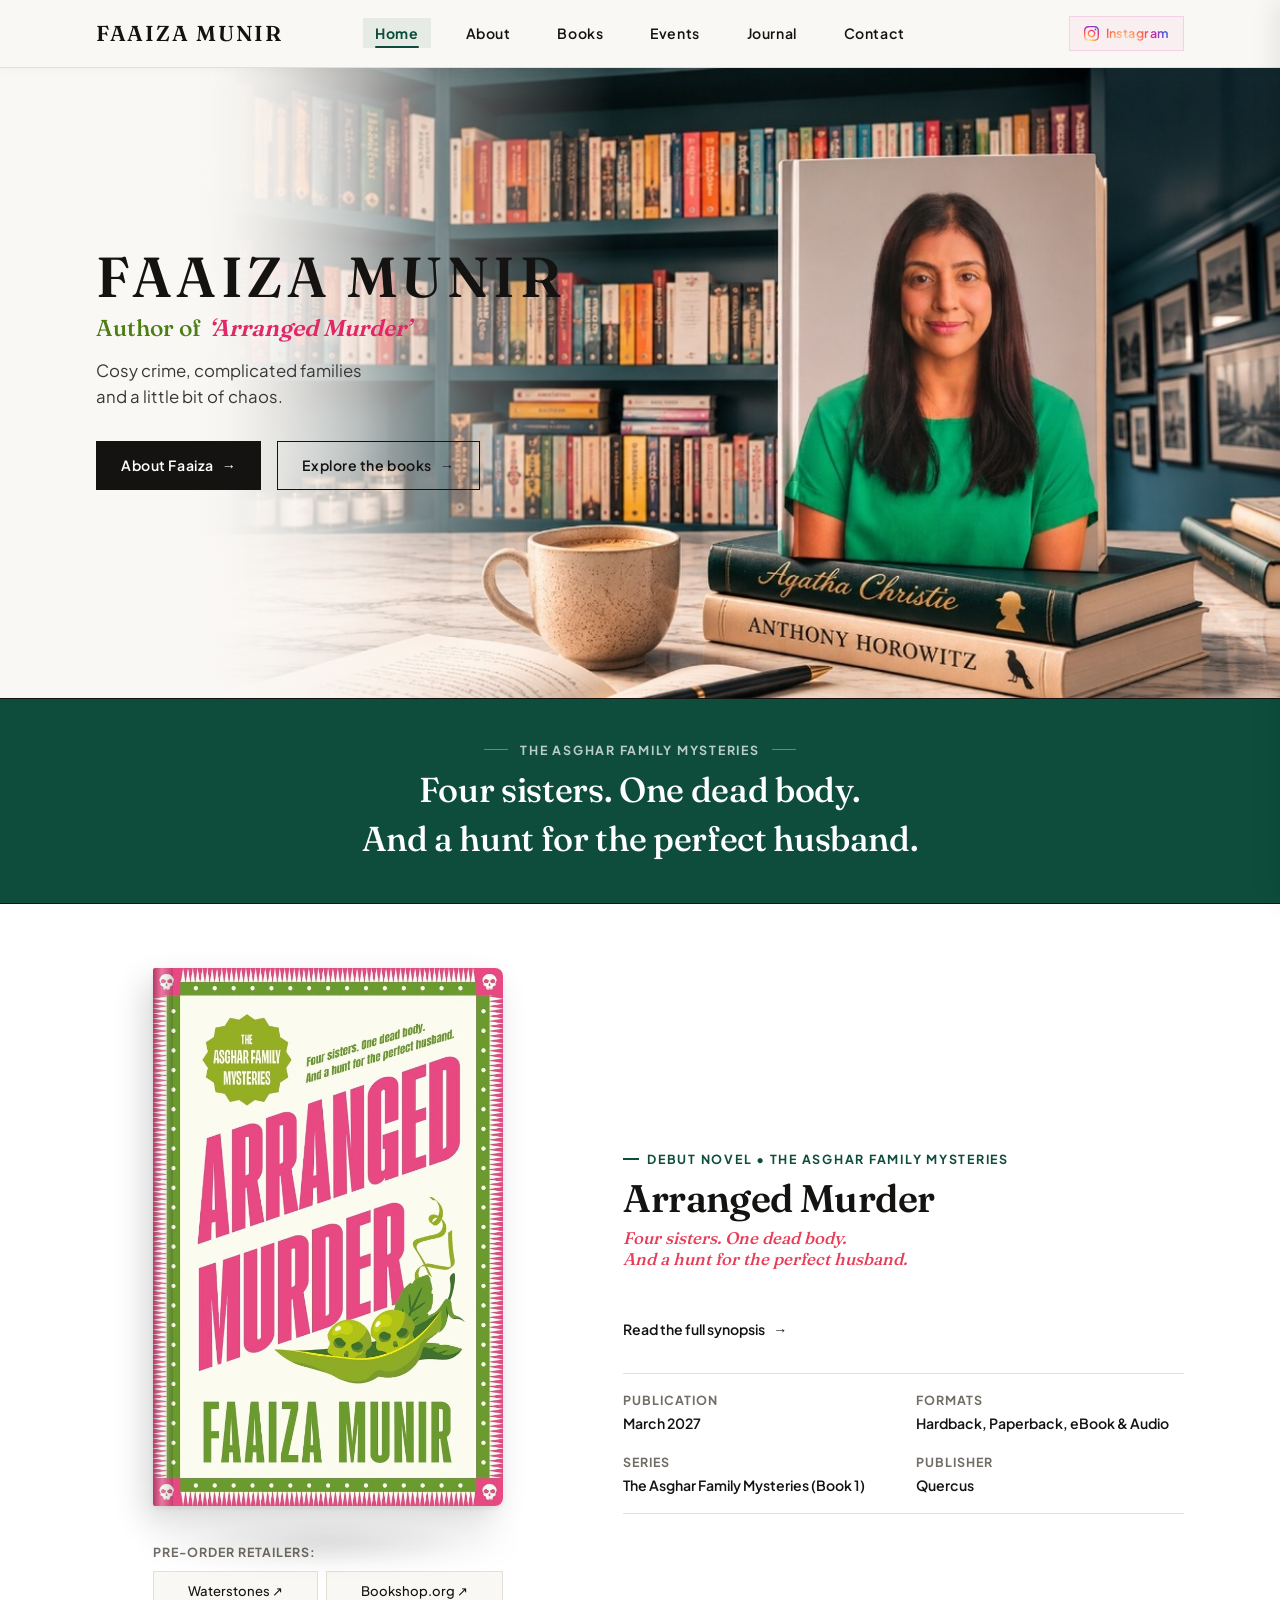
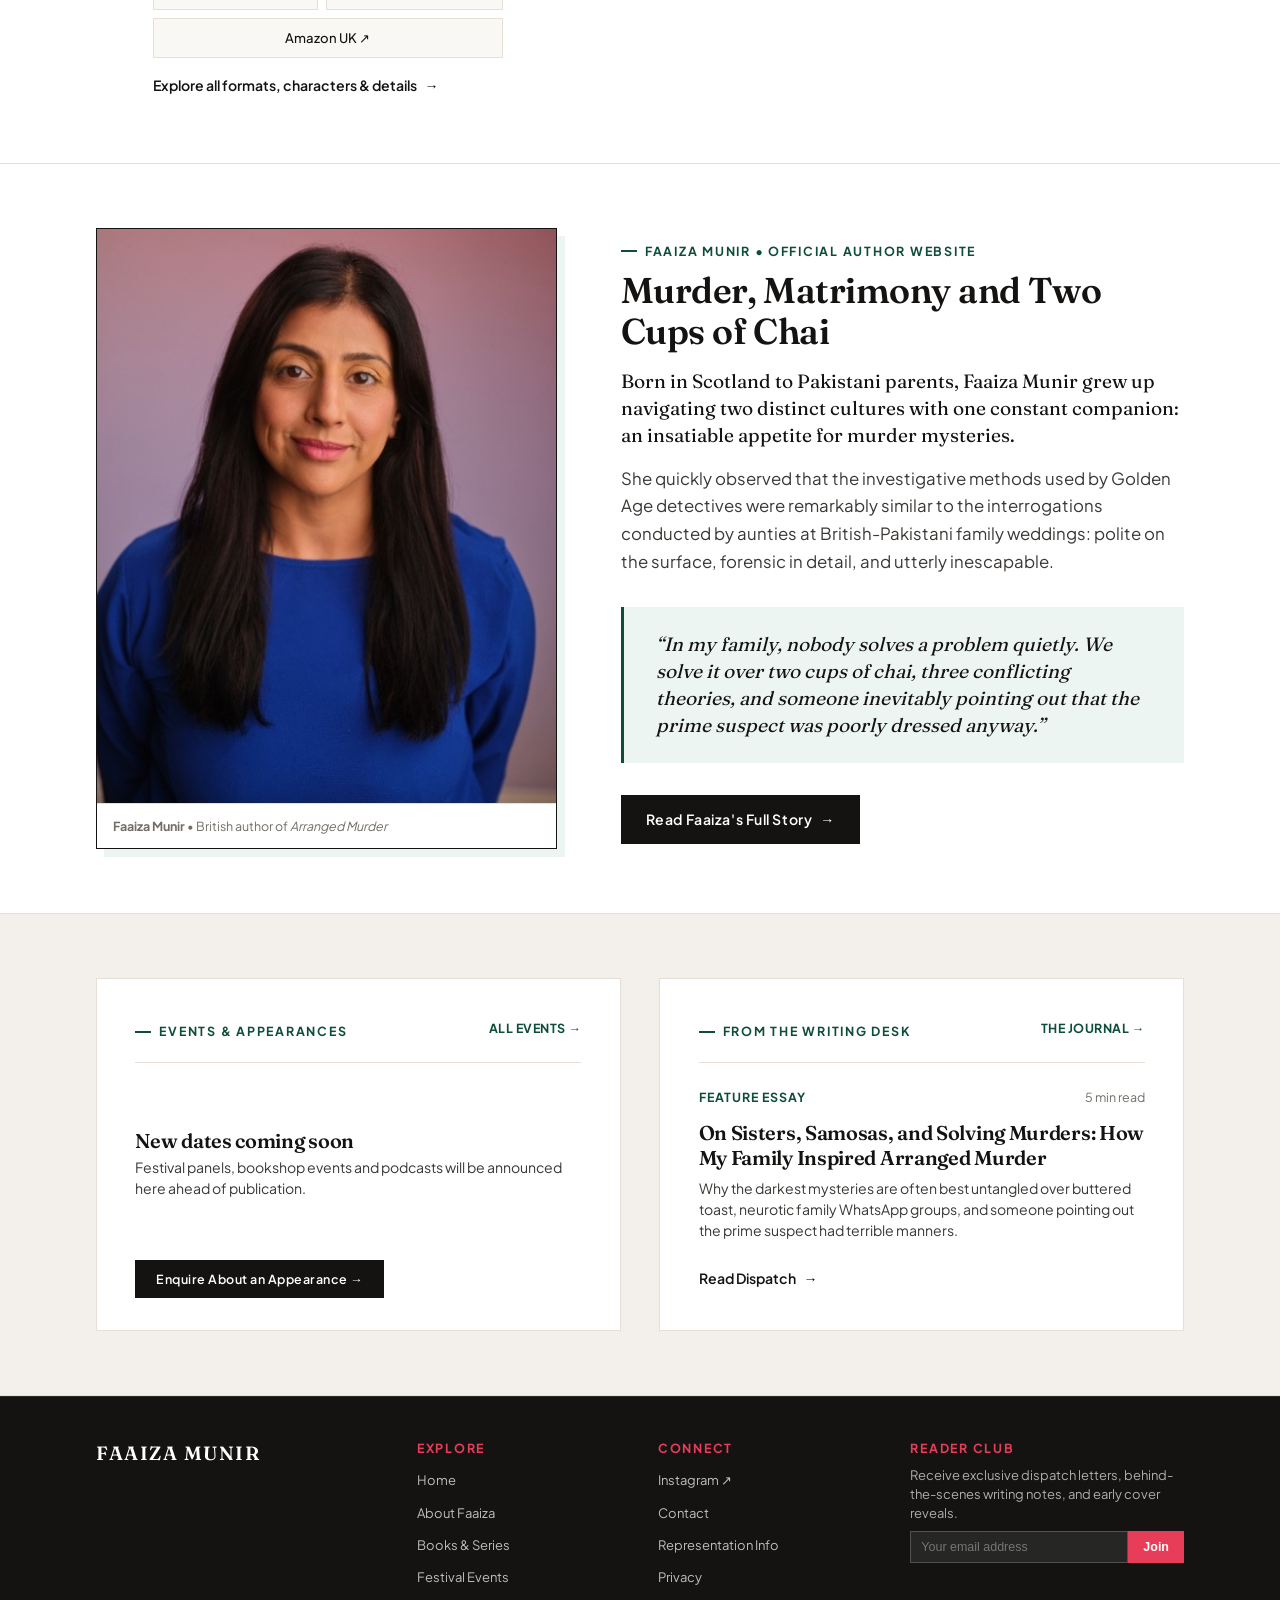
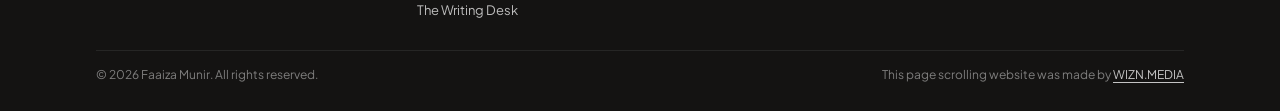
==== index.html @ c37874fb "Self-host fonts so no visitor data goes to Google - Fraunces + Plus Jakarta Sans (latin, latin-ext) " ====
<!DOCTYPE html>
<html lang="en-GB">

<head>
  <meta charset="UTF-8">
  <meta name="viewport" content="width=device-width, initial-scale=1.0">
  <meta http-equiv="X-UA-Compatible" content="IE=edge">

  <!-- SEO Primary Meta Tags -->
  <title>Faaiza Munir | Official Author Website</title>
  <meta name="description"
    content="Official website of Faaiza Munir, British author of character-led cosy crime and mystery fiction with humour. Home of Arranged Murder.">
  <meta name="author" content="Faaiza Munir">
  <meta name="theme-color" content="#FAF8F3">

  <link rel="canonical" href="https://faaizamunir.com/">

  <!-- Social sharing -->
  <meta property="og:type" content="website">
  <meta property="og:site_name" content="Faaiza Munir">
  <meta property="og:locale" content="en_GB">
  <meta property="og:url" content="https://faaizamunir.com/">
  <meta property="og:title" content="Faaiza Munir | Official Author Website">
  <meta property="og:description" content="Official website of Faaiza Munir, British author of character-led cosy crime and mystery fiction with humour. Home of Arranged Murder.">
  <meta property="og:image" content="https://faaizamunir.com/assets/share-card.jpg">
  <meta property="og:image:width" content="1200">
  <meta property="og:image:height" content="630">
  <meta property="og:image:alt" content="Faaiza Munir, author of Arranged Murder">
  <meta name="twitter:card" content="summary_large_image">

  <!-- Icons -->
  <link rel="icon" href="/favicon.svg" type="image/svg+xml">
  <link rel="icon" href="/favicon-32.png" type="image/png" sizes="32x32">
  <link rel="apple-touch-icon" href="/apple-touch-icon.png">

  <!-- Structured data -->
  <script type="application/ld+json">
{
  "@context": "https://schema.org",
  "@graph": [
    {
      "@type": "WebSite",
      "@id": "https://faaizamunir.com/#website",
      "url": "https://faaizamunir.com/",
      "name": "Faaiza Munir",
      "inLanguage": "en-GB",
      "publisher": {
        "@id": "https://faaizamunir.com/#faaiza"
      }
    },
    {
      "@type": "Person",
      "@id": "https://faaizamunir.com/#faaiza",
      "name": "Faaiza Munir",
      "url": "https://faaizamunir.com/",
      "image": "https://faaizamunir.com/assets/faaiza-blue-studio.jpg",
      "jobTitle": "Author",
      "sameAs": [
        "https://www.instagram.com/faaiza_munir"
      ]
    }
  ]
}
  </script>

  <link rel="stylesheet" href="css/fonts.css">

  <!-- Stylesheets -->
  <link rel="stylesheet" href="css/tokens.css">
  <link rel="stylesheet" href="css/base.css">
  <link rel="stylesheet" href="css/navigation.css?v=27">
  <link rel="stylesheet" href="css/home.css?v=35">
  <link rel="stylesheet" href="css/editorial-pages.css?v=37">
</head>

<body>

  <!-- Accessible Skip Link -->
  <a href="#mainContent" class="skip-link">Skip to main content</a>

  <!-- =========================================================
       1. HEADER & NAVIGATION
       ========================================================= -->
  <header class="site-header" id="siteHeader">
    <div class="container header-inner">

      <!-- Wordmark -->
      <a href="index.html" class="site-brand" aria-label="Faaiza Munir - Home">
        <span class="brand-name">Faaiza Munir</span>
      </a>

      <!-- Main Navigation (Centered) -->
      <nav class="nav-desktop" aria-label="Main Navigation">
        <ul class="nav-links">
          <li><a href="index.html" class="nav-link is-active">Home</a></li>
          <li><a href="about.html" class="nav-link">About</a></li>
          <li><a href="books.html" class="nav-link">Books</a></li>
          <li><a href="events.html" class="nav-link">Events</a></li>
          <li><a href="journal.html" class="nav-link">Journal</a></li>
          <li><a href="contact.html" class="nav-link">Contact</a></li>
        </ul>
      </nav>

      <!-- Minimal Instagram Link (Right Column) -->
      <div class="header-social">
        <!-- Instagram gradient definition for SVG icon -->
        <svg width="0" height="0" style="position:absolute" aria-hidden="true">
          <defs>
            <radialGradient id="ig-grad" cx="30%" cy="107%" r="150%">
              <stop offset="0%" stop-color="#fdf497"/>
              <stop offset="5%" stop-color="#fdf497"/>
              <stop offset="45%" stop-color="#fd5949"/>
              <stop offset="60%" stop-color="#d6249f"/>
              <stop offset="90%" stop-color="#285AEB"/>
            </radialGradient>
          </defs>
        </svg>
        <a href="https://www.instagram.com/faaiza_munir" target="_blank" rel="noopener noreferrer"
          class="social-link-editorial" aria-label="Follow Faaiza on Instagram">
          <svg viewBox="0 0 24 24" aria-hidden="true">
            <path fill="url(#ig-grad)"
              d="M12 2.163c3.204 0 3.584.012 4.85.07 3.252.148 4.771 1.691 4.919 4.919.058 1.265.069 1.645.069 4.849 0 3.205-.012 3.584-.069 4.849-.149 3.225-1.664 4.771-4.919 4.919-1.266.058-1.644.07-4.85.07-3.204 0-3.584-.012-4.849-.07-3.26-.149-4.771-1.699-4.919-4.92-.058-1.265-.07-1.644-.07-4.849 0-3.204.013-3.583.07-4.849.149-3.227 1.664-4.771 4.919-4.919 1.266-.057 1.645-.069 4.849-.069zm0-2.163c-3.259 0-3.667.014-4.947.072-4.358.2-6.78 2.618-6.98 6.98-.059 1.281-.073 1.689-.073 4.948 0 3.259.014 3.668.072 4.948.2 4.358 2.618 6.78 6.98 6.98 1.281.058 1.689.072 4.948.072 3.259 0 3.668-.014 4.948-.072 4.354-.2 6.782-2.618 6.979-6.98.059-1.28.073-1.689.073-4.948 0-3.259-.014-3.667-.072-4.947-.196-4.354-2.617-6.78-6.979-6.98-1.281-.059-1.69-.073-4.949-.073zm0 5.838c-3.403 0-6.162 2.759-6.162 6.162s2.759 6.163 6.162 6.163 6.162-2.759 6.162-6.163c0-3.403-2.759-6.162-6.162-6.162zm0 10.162c-2.209 0-4-1.79-4-4 0-2.209 1.791-4 4-4s4 1.791 4 4c0 2.21-1.791 4-4 4zm6.406-11.845c-.796 0-1.441.645-1.441 1.44s.645 1.44 1.441 1.44c.795 0 1.439-.645 1.439-1.44s-.644-1.44-1.439-1.44z" />
          </svg>
          <span>Instagram</span>
        </a>
      </div>

      <!-- Mobile Menu Toggle -->
      <button class="mobile-toggle" id="mobileToggle" aria-label="Toggle navigation menu" aria-expanded="false"
        aria-controls="mobileDrawer">
        <div class="hamburger-box">
          <span class="hamburger-line"></span>
          <span class="hamburger-line"></span>
          <span class="hamburger-line"></span>
        </div>
      </button>

    </div>
  </header>

  <!-- Mobile Drawer -->
  <div class="mobile-drawer-backdrop" id="mobileBackdrop" aria-hidden="true"></div>
  <aside class="mobile-drawer" id="mobileDrawer" aria-label="Mobile Navigation" aria-hidden="true">
    <nav>
      <ul class="mobile-nav-links">
        <li><a href="index.html" class="mobile-nav-link is-active">Home <span>→</span></a></li>
        <li><a href="about.html" class="mobile-nav-link">About <span>→</span></a></li>
        <li><a href="books.html" class="mobile-nav-link">Books <span>→</span></a></li>
        <li><a href="events.html" class="mobile-nav-link">Events <span>→</span></a></li>
        <li><a href="journal.html" class="mobile-nav-link">Journal <span>→</span></a></li>
        <li><a href="contact.html" class="mobile-nav-link">Contact <span>→</span></a></li>
      </ul>
    </nav>
    <div class="mobile-drawer-footer">
      <a href="https://www.instagram.com/faaiza_munir" target="_blank" rel="noopener noreferrer"
        class="social-link-editorial">
        <span>Follow on Instagram</span> ↗
      </a>
    </div>
  </aside>

  <!-- =========================================================
       MAIN CONTENT
       ========================================================= -->
  <main id="mainContent">

    <!-- -------------------------------------------------------
         2. HERO SECTION (Opening Spread - Author First)
         ------------------------------------------------------- -->
    <section class="hero-editorial" id="hero">
      <!-- Full-bleed background media spanning all the way right, top, and down to the green banner -->
      <div class="hero-backdrop-spread" aria-hidden="true">
        <img src="assets/faaiza-hero-study.jpg?v=5" alt="Author portrait of Faaiza Munir in her study with book stack and library shelves"
          class="hero-backdrop-img" width="1920" height="650" loading="eager">
      </div>

      <div class="container hero-content-container">
        <div class="hero-editorial-grid">

          <!-- Typography Block -->
          <div class="hero-editorial-text">
            <h1 class="hero-author-name">FAAIZA MUNIR</h1>
            <p class="hero-subtitle"><span class="hero-subtitle-prefix">Author of</span> <em
                class="hero-subtitle-book">‘Arranged Murder’</em></p>
            <p class="hero-tagline">Cosy crime, complicated families<br>and a little bit of chaos.</p>

            <div class="hero-actions-group">
              <a href="about.html" class="btn-editorial-solid">
                <span>About Faaiza</span>
                <span aria-hidden="true">→</span>
              </a>
              <a href="books.html" class="btn-editorial-outline">
                <span>Explore the books</span>
                <span aria-hidden="true">→</span>
              </a>
            </div>
          </div>

          <!-- Spatial column to balance the grid layout -->
          <div class="hero-editorial-spacer" aria-hidden="true"></div>

        </div>
      </div>
    </section>

    <!-- -------------------------------------------------------
         2. BYLINE BANNER (Bold Editorial Graphic Moment)
         ------------------------------------------------------- -->
    <section class="byline-banner" aria-label="Debut novel plotline highlight">
      <div class="container byline-banner-container">
        <span class="byline-banner-eyebrow">The Asghar Family Mysteries</span>
        <blockquote class="byline-banner-quote">
          <span class="byline-quote-line">Four sisters. One dead body.</span>
          <span class="byline-quote-line">And a hunt for the perfect husband.</span>
        </blockquote>
      </div>
    </section>

    <!-- -------------------------------------------------------
         3. FEATURED BOOK SECTION (Arranged Murder)
         ------------------------------------------------------- -->
    <section class="book-feature-section" id="books">
      <div class="container">

        <div class="book-feature-grid">

          <!-- Book Cover Presentation (3D Cursor-Tracking Stage) -->
          <div class="book-cover-column">
            <div class="book-stage-wrap" id="bookStage">
              <div class="book-cover-plate" id="bookCoverPlate">
                <img src="assets/arranged-murder-cover.jpg" alt="Arranged Murder novel cover by Faaiza Munir" width="666"
                  height="1024" loading="lazy">
                <div class="book-glare" id="bookGlare" aria-hidden="true"></div>
              </div>
              <div class="book-ambient-shadow" id="bookShadow" aria-hidden="true"></div>
            </div>

            <!-- Pre-Order Retailers Under Book -->
            <div class="book-retailers-card">
              <span class="retailer-row-label">Pre-Order Retailers:</span>
              <div class="retailer-links-row">
                <a href="https://www.waterstones.com/books/search/term/Arranged+Murder+Faaiza+Munir" target="_blank" rel="noopener noreferrer" class="btn-retailer-rect">Waterstones ↗</a>
                <a href="https://uk.bookshop.org/search?keywords=Arranged+Murder+Faaiza+Munir" target="_blank" rel="noopener noreferrer" class="btn-retailer-rect">Bookshop.org ↗</a>
                <a href="https://www.amazon.co.uk/s?k=Arranged+Murder+Faaiza+Munir" target="_blank" rel="noopener noreferrer" class="btn-retailer-rect">Amazon UK ↗</a>
                <!-- Foyles hidden until live: <a href="https://www.foyles.co.uk/search?q=Arranged+Murder+Faaiza+Munir" target="_blank" rel="noopener noreferrer" class="btn-retailer-rect">Foyles ↗</a> -->
              </div>

              <div class="book-explore-wrap">
                <a href="books.html" class="link-editorial-arrow">
                  <span>Explore all formats, characters & details</span>
                  <span aria-hidden="true">→</span>
                </a>
              </div>
            </div>
          </div>

          <!-- Book Synopsis & Editorial Details -->
          <div class="book-info-column">

            <span class="book-kicker">Debut Novel • The Asghar Family Mysteries</span>
            <h2 class="book-feature-title">Arranged Murder</h2>
            <p class="book-feature-tagline">
              <span>Four sisters. One dead body.</span><br>
              <span>And a hunt for the perfect husband.</span>
            </p>
            <a href="books.html" class="link-editorial-arrow book-synopsis-link">
              <span>Read the full synopsis</span>
              <span aria-hidden="true">→</span>
            </a>


            <!-- Metadata Strip -->
            <div class="book-metadata-strip">
              <div class="metadata-entry">
                <span class="metadata-label">Publication</span>
                <span class="metadata-val">March 2027</span>
              </div>
              <div class="metadata-entry">
                <span class="metadata-label">Formats</span>
                <span class="metadata-val">Hardback, Paperback, eBook & Audio</span>
              </div>
              <div class="metadata-entry">
                <span class="metadata-label">Series</span>
                <span class="metadata-val">The Asghar Family Mysteries (Book 1)</span>
              </div>
              <div class="metadata-entry">
                <span class="metadata-label">Publisher</span>
                <span class="metadata-val">Quercus</span>
              </div>
            </div>

          </div>

        </div>

      </div>
    </section>

    <!-- -------------------------------------------------------
         4. ABOUT THE AUTHOR PREVIEW
         ------------------------------------------------------- -->
    <section class="section-editorial section-editorial--white" id="about-preview">
      <div class="container">
        <div class="about-preview-grid">

          <div class="about-portrait-card">
            <img src="assets/faaiza-blue-studio.jpg" alt="Author portrait of Faaiza Munir" width="472" height="590"
              loading="lazy">
            <div class="about-portrait-caption">
              <strong>Faaiza Munir</strong> • British author of <em>Arranged Murder</em>
            </div>
          </div>

          <div class="about-preview-content">
            <span class="page-kicker">FAAIZA MUNIR • OFFICIAL AUTHOR WEBSITE</span>
            <h2 class="section-title-editorial"><a href="about.html" style="color: inherit; text-decoration: none;">Murder, Matrimony and Two Cups of Chai</a></h2>
            <p class="about-preview-body"
              style="font-family: var(--font-serif); font-size: 1.2rem; color: var(--text-primary); line-height: 1.4;">
              Born in Scotland to Pakistani parents, Faaiza Munir grew up navigating two distinct cultures with one
              constant companion: an insatiable appetite for murder mysteries.
            </p>
            <p class="about-preview-body">
              She quickly observed that the investigative methods used by Golden Age detectives were remarkably similar
              to the interrogations conducted by aunties at British-Pakistani family weddings: polite on the surface,
              forensic in detail, and utterly inescapable.
            </p>
            <div class="editorial-pullquote">
              <p>“In my family, nobody solves a problem quietly. We solve it over two cups of chai, three conflicting
                theories, and someone inevitably pointing out that the prime suspect was poorly dressed anyway.”</p>
            </div>
            <div>
              <a href="about.html" class="btn-editorial-solid">
                <span>Read Faaiza's Full Story</span>
                <span aria-hidden="true">→</span>
              </a>
            </div>
          </div>

        </div>
      </div>
    </section>

    <!-- -------------------------------------------------------
         5. EVENTS & WRITING DESK PREVIEW
         ------------------------------------------------------- -->
    <section class="section-editorial section-editorial--subtle" id="preview-grid-section">
      <div class="container">
        <div class="preview-duo-grid">

          <!-- Upcoming Event Card -->
          <div class="preview-duo-card">
            <div class="preview-card-header">
              <span class="page-kicker">Events & Appearances</span>
              <a href="events.html" class="preview-card-link">All Events →</a>
            </div>
            <div class="event-preview-item">
              <div class="event-details">
                <h3 class="event-title" style="font-size: 1.25rem;">New dates coming soon</h3>
                <p class="event-desc">Festival panels, bookshop events and podcasts will be announced here ahead of publication.</p>
              </div>
            </div>
            <div style="margin-top: var(--space-lg);">
              <a href="events.html" class="btn-event-action">Enquire About an Appearance →</a>
            </div>
          </div>

          <!-- Latest Journal Dispatch -->
          <div class="preview-duo-card">
            <div class="preview-card-header">
              <span class="page-kicker">From the Writing Desk</span>
              <a href="journal.html" class="preview-card-link">The Journal →</a>
            </div>
            <div class="journal-preview-item">
              <div class="journal-tag-row">
                <span class="journal-category-tag">Feature Essay</span>
                <span class="journal-read-time">5 min read</span>
              </div>
              <h3 class="journal-card-title" style="font-size: 1.25rem; margin-top: 6px;">
                On Sisters, Samosas, and Solving Murders: How My Family Inspired Arranged Murder
              </h3>
              <p class="journal-card-excerpt">
                Why the darkest mysteries are often best untangled over buttered toast, neurotic family WhatsApp groups,
                and someone pointing out the prime suspect had terrible manners.
              </p>
            </div>
            <div style="margin-top: var(--space-lg);">
              <a href="journal.html" class="link-editorial-arrow">
                <span>Read Dispatch</span>
                <span aria-hidden="true">→</span>
              </a>
            </div>
          </div>

        </div>
      </div>
    </section>

  </main>

  <!-- Global Full Editorial Footer -->
  <footer class="site-footer-full">
    <div class="container">
      <div class="footer-top-grid">

        <div>
          <h2 class="footer-brand-title">FAAIZA MUNIR</h2>
        </div>

        <div>
          <h3 class="footer-heading">Explore</h3>
          <ul class="footer-nav-list">
            <li><a href="index.html">Home</a></li>
            <li><a href="about.html">About Faaiza</a></li>
            <li><a href="books.html">Books & Series</a></li>
            <li><a href="events.html">Festival Events</a></li>
            <li><a href="journal.html">The Writing Desk</a></li>
          </ul>
        </div>

        <div>
          <h3 class="footer-heading">Connect</h3>
          <ul class="footer-nav-list">
            <li><a href="https://www.instagram.com/faaiza_munir" target="_blank" rel="noopener noreferrer">Instagram ↗</a></li>
            <li><a href="contact.html">Contact</a></li>
            <li><a href="contact.html">Representation Info</a></li>
            <li><a href="privacy.html">Privacy</a></li>
          </ul>
        </div>

        <div>
          <h3 class="footer-heading">Reader Club</h3>
          <p class="footer-newsletter-text">
            Receive exclusive dispatch letters, behind-the-scenes writing notes, and early cover reveals.
          </p>
          <form class="footer-newsletter-form"
            onsubmit="event.preventDefault(); alert('Thank you for subscribing to Faaiza\'s Reader Club!');">
            <input type="email" placeholder="Your email address" required class="footer-newsletter-input"
              aria-label="Email address for reader club">
            <button type="submit" class="footer-newsletter-btn">Join</button>
          </form>
        </div>

      </div>

      <div class="footer-bottom-bar">
        <div>
          © <span id="currentYear">2026</span> Faaiza Munir. All rights reserved.
        </div>
        <div>
          This page scrolling website was made by <a href="https://www.wizn.media" target="_blank"
            rel="noopener noreferrer">WIZN.MEDIA</a>
        </div>
      </div>
    </div>
  </footer>

  <!-- Scripts -->
  <script src="js/navigation.js"></script>
  <script src="js/book-tilt.js"></script>
  <script>
    document.getElementById("currentYear").textContent = new Date().getFullYear();
  </script>
</body>

</html>
---- css/fonts.css ----
/* Self-hosted fonts (Fraunces + Plus Jakarta Sans, SIL Open Font License). No requests to Google. */
/* latin-ext */
@font-face {
  font-family: 'Fraunces';
  font-style: normal;
  font-weight: 400;
  font-display: swap;
  src: url(../fonts/fraunces-latin-ext.woff2) format('woff2');
  unicode-range: U+0100-02BA, U+02BD-02C5, U+02C7-02CC, U+02CE-02D7, U+02DD-02FF, U+0304, U+0308, U+0329, U+1D00-1DBF, U+1E00-1E9F, U+1EF2-1EFF, U+2020, U+20A0-20AB, U+20AD-20C4, U+2113, U+2C60-2C7F, U+A720-A7FF;
}
/* latin */
@font-face {
  font-family: 'Fraunces';
  font-style: normal;
  font-weight: 400;
  font-display: swap;
  src: url(../fonts/fraunces-latin.woff2) format('woff2');
  unicode-range: U+0000-00FF, U+0131, U+0152-0153, U+02BB-02BC, U+02C6, U+02DA, U+02DC, U+0304, U+0308, U+0329, U+2000-206F, U+20AC, U+2122, U+2191, U+2193, U+2212, U+2215, U+FEFF, U+FFFD;
}
/* latin-ext */
@font-face {
  font-family: 'Fraunces';
  font-style: normal;
  font-weight: 500;
  font-display: swap;
  src: url(../fonts/fraunces-latin-ext.woff2) format('woff2');
  unicode-range: U+0100-02BA, U+02BD-02C5, U+02C7-02CC, U+02CE-02D7, U+02DD-02FF, U+0304, U+0308, U+0329, U+1D00-1DBF, U+1E00-1E9F, U+1EF2-1EFF, U+2020, U+20A0-20AB, U+20AD-20C4, U+2113, U+2C60-2C7F, U+A720-A7FF;
}
/* latin */
@font-face {
  font-family: 'Fraunces';
  font-style: normal;
  font-weight: 500;
  font-display: swap;
  src: url(../fonts/fraunces-latin.woff2) format('woff2');
  unicode-range: U+0000-00FF, U+0131, U+0152-0153, U+02BB-02BC, U+02C6, U+02DA, U+02DC, U+0304, U+0308, U+0329, U+2000-206F, U+20AC, U+2122, U+2191, U+2193, U+2212, U+2215, U+FEFF, U+FFFD;
}
/* latin-ext */
@font-face {
  font-family: 'Fraunces';
  font-style: normal;
  font-weight: 600;
  font-display: swap;
  src: url(../fonts/fraunces-latin-ext.woff2) format('woff2');
  unicode-range: U+0100-02BA, U+02BD-02C5, U+02C7-02CC, U+02CE-02D7, U+02DD-02FF, U+0304, U+0308, U+0329, U+1D00-1DBF, U+1E00-1E9F, U+1EF2-1EFF, U+2020, U+20A0-20AB, U+20AD-20C4, U+2113, U+2C60-2C7F, U+A720-A7FF;
}
/* latin */
@font-face {
  font-family: 'Fraunces';
  font-style: normal;
  font-weight: 600;
  font-display: swap;
  src: url(../fonts/fraunces-latin.woff2) format('woff2');
  unicode-range: U+0000-00FF, U+0131, U+0152-0153, U+02BB-02BC, U+02C6, U+02DA, U+02DC, U+0304, U+0308, U+0329, U+2000-206F, U+20AC, U+2122, U+2191, U+2193, U+2212, U+2215, U+FEFF, U+FFFD;
}
/* latin-ext */
@font-face {
  font-family: 'Plus Jakarta Sans';
  font-style: normal;
  font-weight: 400;
  font-display: swap;
  src: url(../fonts/plus-jakarta-sans-latin-ext.woff2) format('woff2');
  unicode-range: U+0100-02BA, U+02BD-02C5, U+02C7-02CC, U+02CE-02D7, U+02DD-02FF, U+0304, U+0308, U+0329, U+1D00-1DBF, U+1E00-1E9F, U+1EF2-1EFF, U+2020, U+20A0-20AB, U+20AD-20C4, U+2113, U+2C60-2C7F, U+A720-A7FF;
}
/* latin */
@font-face {
  font-family: 'Plus Jakarta Sans';
  font-style: normal;
  font-weight: 400;
  font-display: swap;
  src: url(../fonts/plus-jakarta-sans-latin.woff2) format('woff2');
  unicode-range: U+0000-00FF, U+0131, U+0152-0153, U+02BB-02BC, U+02C6, U+02DA, U+02DC, U+0304, U+0308, U+0329, U+2000-206F, U+20AC, U+2122, U+2191, U+2193, U+2212, U+2215, U+FEFF, U+FFFD;
}
/* latin-ext */
@font-face {
  font-family: 'Plus Jakarta Sans';
  font-style: normal;
  font-weight: 500;
  font-display: swap;
  src: url(../fonts/plus-jakarta-sans-latin-ext.woff2) format('woff2');
  unicode-range: U+0100-02BA, U+02BD-02C5, U+02C7-02CC, U+02CE-02D7, U+02DD-02FF, U+0304, U+0308, U+0329, U+1D00-1DBF, U+1E00-1E9F, U+1EF2-1EFF, U+2020, U+20A0-20AB, U+20AD-20C4, U+2113, U+2C60-2C7F, U+A720-A7FF;
}
/* latin */
@font-face {
  font-family: 'Plus Jakarta Sans';
  font-style: normal;
  font-weight: 500;
  font-display: swap;
  src: url(../fonts/plus-jakarta-sans-latin.woff2) format('woff2');
  unicode-range: U+0000-00FF, U+0131, U+0152-0153, U+02BB-02BC, U+02C6, U+02DA, U+02DC, U+0304, U+0308, U+0329, U+2000-206F, U+20AC, U+2122, U+2191, U+2193, U+2212, U+2215, U+FEFF, U+FFFD;
}
/* latin-ext */
@font-face {
  font-family: 'Plus Jakarta Sans';
  font-style: normal;
  font-weight: 600;
  font-display: swap;
  src: url(../fonts/plus-jakarta-sans-latin-ext.woff2) format('woff2');
  unicode-range: U+0100-02BA, U+02BD-02C5, U+02C7-02CC, U+02CE-02D7, U+02DD-02FF, U+0304, U+0308, U+0329, U+1D00-1DBF, U+1E00-1E9F, U+1EF2-1EFF, U+2020, U+20A0-20AB, U+20AD-20C4, U+2113, U+2C60-2C7F, U+A720-A7FF;
}
/* latin */
@font-face {
  font-family: 'Plus Jakarta Sans';
  font-style: normal;
  font-weight: 600;
  font-display: swap;
  src: url(../fonts/plus-jakarta-sans-latin.woff2) format('woff2');
  unicode-range: U+0000-00FF, U+0131, U+0152-0153, U+02BB-02BC, U+02C6, U+02DA, U+02DC, U+0304, U+0308, U+0329, U+2000-206F, U+20AC, U+2122, U+2191, U+2193, U+2212, U+2215, U+FEFF, U+FFFD;
}
/* latin-ext */
@font-face {
  font-family: 'Plus Jakarta Sans';
  font-style: normal;
  font-weight: 700;
  font-display: swap;
  src: url(../fonts/plus-jakarta-sans-latin-ext.woff2) format('woff2');
  unicode-range: U+0100-02BA, U+02BD-02C5, U+02C7-02CC, U+02CE-02D7, U+02DD-02FF, U+0304, U+0308, U+0329, U+1D00-1DBF, U+1E00-1E9F, U+1EF2-1EFF, U+2020, U+20A0-20AB, U+20AD-20C4, U+2113, U+2C60-2C7F, U+A720-A7FF;
}
/* latin */
@font-face {
  font-family: 'Plus Jakarta Sans';
  font-style: normal;
  font-weight: 700;
  font-display: swap;
  src: url(../fonts/plus-jakarta-sans-latin.woff2) format('woff2');
  unicode-range: U+0000-00FF, U+0131, U+0152-0153, U+02BB-02BC, U+02C6, U+02DA, U+02DC, U+0304, U+0308, U+0329, U+2000-206F, U+20AC, U+2122, U+2191, U+2193, U+2212, U+2215, U+FEFF, U+FFFD;
}
---- css/tokens.css ----
/**
 * FAAIZA MUNIR - AUTHOR WEBSITE
 * Editorial Design System & Tokens
 *
 * Colour Direction: Inspired by the "Arranged Murder" book cover:
 * - Warm cream / soft off-white paper foundation
 * - Near-black / dark charcoal typography
 * - Vivid bold pink accent (used intentionally for key moments)
 * - Fresh bright leafy green accent
 * - Zero burnt orange, zero muddy heritage tones, zero generic beige
 */

:root {
  /* -------------------------------------------------------------
     COLOUR PALETTE
     Client-Refined Future-Proof Editorial Palette:
     - Base: soft off-white (#FAF8F5)
     - Text: near black (#141312)
     - Primary accent: strong green / deep teal-green (#0E4D3C)
     - Secondary accent: bright coral / pink (#E83D58)
     - Optional accents (used sparingly): cobalt, muted purple, golden yellow
     ------------------------------------------------------------- */
  
  /* Foundation Backgrounds (Soft Off-White Base) */
  --bg-primary: #FAF8F5;        /* Soft off-white literary paper */
  --bg-surface: #FFFFFF;        /* Crisp white for image plates & contrast */
  --bg-subtle: #F3EFEA;         /* Soft warm linen for alternating bands */
  --bg-dark-block: #141312;     /* Deep printing ink for high-contrast moments */

  /* Text & Ink (Near Black) */
  --text-primary: #141312;      /* Near black / deep printing ink */
  --text-secondary: #3A3734;    /* Warm balanced charcoal for reading copy */
  --text-muted: #726D66;        /* Editorial captions, dates & metadata */
  --text-inverse: #FAF8F5;      /* Soft off-white on dark surfaces */

  /* Editorial Borders & Rules */
  --border-rule: #E5DFD5;       /* Clean hairline dividing rule */
  --border-rule-dark: #141312;  /* Confident structural rule */
  --border-subtle: rgba(20, 19, 18, 0.08);

  /* Primary Accent: Strong Green / Deep Teal-Green */
  --color-accent-main: #0E4D3C;
  --color-accent-main-hover: #09372B;
  --color-accent-main-soft: #ECF5F2;
  --color-accent-main-border: rgba(14, 77, 60, 0.22);

  /* Secondary Accent: Bright Coral / Pink */
  --color-accent-sec: #E83D58;
  --color-accent-sec-hover: #D42844;
  --color-accent-sec-soft: #FDF1F3;
  --color-accent-sec-border: rgba(232, 61, 88, 0.25);

  /* Optional Accents (Used Sparingly) */
  /* Cobalt */
  --color-accent-cobalt: #1845C2;
  --color-accent-cobalt-soft: #EEF3FC;

  /* Muted Purple */
  --color-accent-purple: #6B3D6B;
  --color-accent-purple-soft: #F6EFF6;

  /* Golden Yellow */
  --color-accent-yellow: #E5A118;
  --color-accent-yellow-soft: #FEF7ED;
  --color-accent-yellow-border: rgba(229, 161, 24, 0.3);

  /* Book Specific Accent Tokens (Sampled directly from Arranged Murder cover) */
  --color-book-pink: #E02868;       /* Signature magenta-pink title */
  --color-book-green: #4D7E15;      /* Signature leaf/author green */

  /* -------------------------------------------------------------
     TYPOGRAPHY
     Classic literary serif paired with disciplined modern sans.
     ------------------------------------------------------------- */
  --font-serif: "Fraunces", "Georgia", "Times New Roman", serif;
  --font-sans: "Plus Jakarta Sans", -apple-system, BlinkMacSystemFont, "Segoe UI", sans-serif;

  /* Disciplined Type Scale */
  --text-hero-name: clamp(2.4rem, 4.4vw, 3.6rem);
  --text-hero-standfirst: clamp(1.2rem, 1.8vw, 1.45rem);
  --text-title-lg: clamp(1.85rem, 3vw, 2.4rem);
  --text-title-md: clamp(1.4rem, 2.2vw, 1.8rem);
  --text-body-lead: clamp(1.05rem, 1.2vw, 1.18rem);
  --text-body: 1rem;
  --text-sm: 0.88rem;
  --text-xs: 0.78rem;

  /* Line Heights */
  --lh-tight: 1.05;
  --lh-snug: 1.25;
  --lh-normal: 1.5;
  --lh-reading: 1.65;

  /* Letter Spacing */
  --tracking-tight: -0.015em;
  --tracking-normal: 0em;
  --tracking-wide: 0.04em;
  --tracking-caps: 0.08em;
  --tracking-widest: 0.14em;

  /* -------------------------------------------------------------
     LAYOUT & SPACING
     ------------------------------------------------------------- */
  --container-max: 1200px;
  --container-pad: clamp(1.5rem, 5vw, 3.5rem);

  --space-xs: 0.5rem;   /* 8px */
  --space-sm: 0.75rem;  /* 12px */
  --space-md: 1rem;     /* 16px */
  --space-lg: 1.5rem;   /* 24px */
  --space-xl: 2rem;     /* 32px */
  --space-2xl: 3rem;    /* 48px */
  --space-3xl: 4.5rem;  /* 72px */
  --space-4xl: 6rem;    /* 96px */

  /* Straight Edges */
  --radius-none: 0px;

  /* Restrained Shadows */
  --shadow-book: 0 14px 34px rgba(0, 0, 0, 0.15), 0 2px 8px rgba(0, 0, 0, 0.06);
  --shadow-plate: 0 8px 24px rgba(22, 21, 20, 0.06);

  /* Transitions */
  --duration-fast: 160ms;
  --duration-normal: 260ms;
  --ease: cubic-bezier(0.2, 0, 0.2, 1);
}
---- css/base.css ----
/**
 * FAAIZA MUNIR - AUTHOR WEBSITE
 * Base Typography & Layout Foundations
 */

*, *::before, *::after {
  box-sizing: border-box;
  margin: 0;
  padding: 0;
}

html {
  font-size: 16px;
  scroll-behavior: smooth;
  -webkit-text-size-adjust: 100%;
  text-rendering: optimizeLegibility;
  -webkit-font-smoothing: antialiased;
  -moz-osx-font-smoothing: grayscale;
}

body {
  background-color: var(--bg-primary);
  color: var(--text-primary);
  font-family: var(--font-sans);
  font-size: var(--text-body);
  line-height: var(--lh-reading);
  font-weight: 400;
  overflow-x: hidden;
  min-height: 100vh;
}

/* Playful text selection accent using secondary coral/pink */
::selection {
  background-color: var(--color-accent-sec);
  color: #FFFFFF;
}

h1, h2, h3, h4 {
  font-family: var(--font-serif);
  color: var(--text-primary);
  font-weight: 500;
  line-height: var(--lh-snug);
  letter-spacing: var(--tracking-tight);
}

p {
  color: var(--text-secondary);
  margin-bottom: var(--space-md);
  max-width: 65ch;
}

p:last-child {
  margin-bottom: 0;
}

a {
  color: inherit;
  text-decoration: none;
  transition: color var(--duration-fast) var(--ease),
              border-color var(--duration-fast) var(--ease);
}

img {
  display: block;
  max-width: 100%;
  height: auto;
}

/* Layout Containers */
.container {
  width: 100%;
  max-width: var(--container-max);
  margin-left: auto;
  margin-right: auto;
  padding-left: var(--container-pad);
  padding-right: var(--container-pad);
  position: relative;
}

/* Thin Structural Rule */
.editorial-rule {
  border: none;
  border-top: 1px solid var(--border-rule);
  margin: 0;
}

.editorial-rule--dark {
  border-top-color: var(--border-rule-dark);
}

/* Screenreader Accessibility */
.sr-only {
  position: absolute;
  width: 1px;
  height: 1px;
  padding: 0;
  margin: -1px;
  overflow: hidden;
  clip: rect(0, 0, 0, 0);
  white-space: nowrap;
  border: 0;
}

.skip-link {
  position: absolute;
  top: -100px;
  left: 20px;
  background: var(--color-pink);
  color: #fff;
  padding: 10px 18px;
  z-index: 9999;
  font-weight: 600;
  transition: top var(--duration-fast) var(--ease);
}

.skip-link:focus {
  top: 20px;
}
---- css/navigation.css ----
/**
 * FAAIZA MUNIR - AUTHOR WEBSITE
 * Editorial Header & Navigation
 */

.site-header {
  position: sticky;
  top: 0;
  left: 0;
  width: 100%;
  z-index: 100;
  background-color: var(--bg-primary);
  border-bottom: 1px solid var(--border-rule);
  box-shadow: 0 2px 12px rgba(20, 19, 18, 0.03);
  padding-top: 16px;
  padding-bottom: 16px;
  transition: padding var(--duration-normal) var(--ease),
    box-shadow var(--duration-normal) var(--ease),
    background-color var(--duration-normal) var(--ease);
}

.site-header.is-scrolled {
  padding-top: 12px;
  padding-bottom: 12px;
  background-color: rgba(250, 248, 245, 0.96);
  backdrop-filter: blur(12px);
  -webkit-backdrop-filter: blur(12px);
  border-bottom: 1px solid var(--border-rule-dark);
  box-shadow: 0 4px 20px rgba(20, 19, 18, 0.06);
}

.header-inner {
  display: grid;
  grid-template-columns: 1fr auto 1fr;
  align-items: center;
  gap: var(--space-md);
}

/* Author Wordmark (Left Column) */
.site-brand {
  justify-self: start;
  display: inline-flex;
  text-decoration: none;
}

.brand-name {
  font-family: var(--font-serif);
  font-size: 1.35rem;
  font-weight: 600;
  letter-spacing: var(--tracking-caps);
  text-transform: uppercase;
  color: var(--text-primary);
  line-height: 1;
  transition: color var(--duration-fast) var(--ease);
}

.site-brand:hover .brand-name {
  color: var(--color-accent-main);
}

/* Main Navigation (Centered in Middle Column) */
.nav-desktop {
  justify-self: center;
  display: flex;
  align-items: center;
}

.nav-links {
  display: flex;
  align-items: center;
  gap: clamp(0.75rem, 1.8vw, 1.75rem);
  list-style: none;
}

.nav-link {
  font-family: var(--font-sans);
  font-size: var(--text-sm);
  font-weight: 600;
  color: var(--text-primary);
  text-decoration: none;
  position: relative;
  padding: 6px 12px;
  border-radius: var(--radius-sm);
  letter-spacing: var(--tracking-wide);
  transition: color var(--duration-fast) var(--ease),
    background-color var(--duration-fast) var(--ease);
}

.nav-link:hover {
  color: var(--color-accent-main);
  background-color: rgba(14, 77, 60, 0.08);
}

.nav-link.is-active {
  color: var(--color-accent-main);
  font-weight: 700;
  background-color: rgba(14, 77, 60, 0.08);
}

.nav-link.is-active::after {
  content: "";
  position: absolute;
  bottom: 0;
  left: 12px;
  right: 12px;
  height: 2px;
  background-color: var(--color-accent-main);
  border-radius: 1px;
}

/* Social Icon / Instagram (Right Column) */
.header-social {
  justify-self: end;
  display: flex;
  align-items: center;
}

.social-link-editorial {
  display: inline-flex;
  align-items: center;
  gap: 7px;
  padding: 6px 14px;
  background: rgba(214, 36, 159, 0.04);
  border: 1px solid rgba(214, 36, 159, 0.15);
  border-radius: var(--radius-sm);
  font-family: var(--font-sans);
  font-size: var(--text-xs);
  font-weight: 600;
  letter-spacing: var(--tracking-wide);
  text-decoration: none;
  transition: transform var(--duration-fast) var(--ease),
    border-color var(--duration-fast) var(--ease),
    background var(--duration-fast) var(--ease);
}

/* Gradient text on the label */
.social-link-editorial span {
  background: radial-gradient(circle at 30% 107%,
    #fdf497 0%, #fdf497 5%,
    #fd5949 45%,
    #d6249f 60%,
    #285AEB 90%);
  -webkit-background-clip: text;
  -webkit-text-fill-color: transparent;
  background-clip: text;
}

.social-link-editorial svg {
  width: 15px;
  height: 15px;
  fill: url(#instagram-gradient);
  /* fallback for browsers without SVG gradient support */
  fill: #d6249f;
}

.social-link-editorial:hover {
  transform: translateY(-1px);
  border-color: rgba(214, 36, 159, 0.30);
  background: rgba(214, 36, 159, 0.07);
}

/* -------------------------------------------------------------
   MOBILE MENU TOGGLE & CLEAN SLIDE-OVER DRAWER
   ------------------------------------------------------------- */
.mobile-toggle {
  display: none;
  width: 36px;
  height: 36px;
  align-items: center;
  justify-content: center;
  background: transparent;
  border: none;
  cursor: pointer;
  padding: 0;
}

.hamburger-box {
  width: 22px;
  height: 16px;
  position: relative;
}

.hamburger-line {
  display: block;
  position: absolute;
  height: 1.5px;
  width: 100%;
  background-color: var(--text-primary);
  left: 0;
  transition: transform var(--duration-normal) var(--ease),
    opacity var(--duration-fast) var(--ease),
    top var(--duration-normal) var(--ease);
}

.hamburger-line:nth-child(1) {
  top: 0px;
}

.hamburger-line:nth-child(2) {
  top: 7px;
}

.hamburger-line:nth-child(3) {
  top: 14px;
}

.mobile-toggle.is-open .hamburger-line:nth-child(1) {
  top: 7px;
  transform: rotate(45deg);
}

.mobile-toggle.is-open .hamburger-line:nth-child(2) {
  opacity: 0;
}

.mobile-toggle.is-open .hamburger-line:nth-child(3) {
  top: 7px;
  transform: rotate(-45deg);
}

.mobile-drawer-backdrop {
  position: fixed;
  inset: 0;
  background-color: rgba(22, 21, 20, 0.4);
  z-index: 150;
  opacity: 0;
  pointer-events: none;
  transition: opacity var(--duration-normal) var(--ease);
}

.mobile-drawer-backdrop.is-visible {
  opacity: 1;
  pointer-events: auto;
}

.mobile-drawer {
  position: fixed;
  top: 0;
  right: 0;
  bottom: 0;
  width: min(85vw, 380px);
  background-color: var(--bg-primary);
  z-index: 160;
  transform: translateX(100%);
  transition: transform var(--duration-normal) var(--ease);
  box-shadow: -6px 0 24px rgba(0, 0, 0, 0.08);
  display: flex;
  flex-direction: column;
  padding: var(--space-3xl) var(--space-xl) var(--space-xl);
  border-left: 1px solid var(--border-rule);
}

.mobile-drawer.is-open {
  transform: translateX(0);
}

.mobile-nav-links {
  display: flex;
  flex-direction: column;
  list-style: none;
}

.mobile-nav-link {
  font-family: var(--font-serif);
  font-size: 1.6rem;
  color: var(--text-primary);
  text-decoration: none;
  padding: 14px 0;
  border-bottom: 1px solid var(--border-rule);
  display: flex;
  justify-content: space-between;
  align-items: center;
  transition: color var(--duration-fast) var(--ease),
    padding-left var(--duration-fast) var(--ease);
}

.mobile-nav-link:hover,
.mobile-nav-link.is-active {
  color: var(--color-accent-main);
  padding-left: 6px;
}

.mobile-drawer-footer {
  margin-top: auto;
  padding-top: var(--space-lg);
  border-top: 1px solid var(--border-rule);
}

@media (max-width: 860px) {
  .header-inner {
    display: flex;
    justify-content: space-between;
  }

  .nav-desktop,
  .header-social {
    display: none;
  }

  .mobile-toggle {
    display: flex;
  }
}
---- css/home.css ----
/**
 * FAAIZA MUNIR - AUTHOR WEBSITE
 * Editorial Hero, Byline Banner & Featured Book Section Styles
 *
 * Colour System:
 * - Base: soft off-white (#FAF8F5)
 * - Text: near black (#141312)
 * - Primary accent: strong green / deep teal-green (#0E4D3C)
 * - Secondary accent: bright coral / pink (#E83D58)
 * - Optional accents: cobalt, muted purple, golden yellow used sparingly
 */

/* -------------------------------------------------------------
   1. HERO SECTION (Opening Literary Spread)
   ------------------------------------------------------------- */
.hero-editorial {
  position: relative;
  background-color: var(--bg-primary);
  margin-top: 0;
  padding-top: clamp(2rem, 4vw, 3.5rem);
  padding-bottom: 0;
  min-height: clamp(500px, 70vh, 650px);
  display: flex;
  align-items: center;
  overflow: hidden;
}

/* Full-Bleed Author Background Spread (Seamless Left Blend, Zero Top Gap) */
.hero-backdrop-spread {
  position: absolute;
  top: 0;
  left: 0;
  right: 0;
  bottom: 0;
  width: 100%;
  height: 100%;
  pointer-events: none;
  z-index: 1;
  display: flex;
  justify-content: flex-end;
  align-items: flex-end;
}

.hero-backdrop-spread::after {
  content: "";
  position: absolute;
  top: 0;
  left: 0;
  bottom: 0;
  width: 100%;
  height: 100%;
  pointer-events: none;
  background: linear-gradient(
    to right,
    rgba(250, 248, 245, 0.85) 0%,
    rgba(250, 248, 245, 0.6) 28%,
    rgba(250, 248, 245, 0) 48%
  );
  z-index: 2;
}

.hero-backdrop-img {
  height: 100%;
  width: 100%;
  object-fit: cover;
  object-position: right bottom;
  display: block;
  z-index: 1;
}



.hero-content-container {
  position: relative;
  z-index: 3;
  width: 100%;
  padding-bottom: clamp(1.5rem, 3vw, 2.5rem);
}

.hero-editorial-grid {
  display: grid;
  grid-template-columns: 1.05fr 0.95fr;
  align-items: center;
}

/* Left Column: Focused, Natural Literary Hierarchy (Aligned with Author Face) */
.hero-editorial-text {
  display: flex;
  flex-direction: column;
  max-width: 520px;
  transform: translateY(clamp(-1.25rem, -2.5vw, -2.25rem));
}

.hero-editorial-spacer {
  min-height: 10px;
}

.hero-author-name {
  font-family: var(--font-serif);
  font-size: clamp(2.4rem, 4.4vw, 3.6rem);
  font-weight: 600;
  line-height: 1.02;
  letter-spacing: var(--tracking-caps);
  text-transform: uppercase;
  color: var(--text-primary);
  margin-bottom: var(--space-xs);
}

.hero-subtitle {
  font-family: var(--font-serif);
  font-size: clamp(1.2rem, 1.8vw, 1.5rem);
  font-weight: 400;
  line-height: 1.25;
  margin-bottom: var(--space-md);
  display: flex;
  align-items: baseline;
  flex-wrap: wrap;
  gap: 0.35em;
}

.hero-subtitle-prefix {
  color: var(--color-book-green);
  font-weight: 500;
}

.hero-subtitle-book {
  color: var(--color-book-pink);
  font-style: italic;
  font-weight: 600;
}

.hero-tagline {
  font-family: var(--font-sans);
  font-size: clamp(1.05rem, 1.3vw, 1.2rem);
  color: var(--text-secondary);
  line-height: var(--lh-normal);
  margin-bottom: var(--space-xl);
  max-width: 38ch;
}

/* Editorial CTA Pair */
.hero-actions-group {
  display: flex;
  flex-wrap: wrap;
  align-items: center;
  gap: var(--space-md);
}

.btn-editorial-solid {
  display: inline-flex;
  align-items: center;
  gap: 8px;
  padding: 12px 24px;
  background-color: var(--text-primary);
  color: #FFFFFF;
  font-family: var(--font-sans);
  font-size: var(--text-sm);
  font-weight: 600;
  letter-spacing: var(--tracking-wide);
  text-decoration: none;
  border-radius: var(--radius-none);
  border: 1px solid var(--text-primary);
  transition: background-color var(--duration-fast) var(--ease),
    border-color var(--duration-fast) var(--ease),
    transform var(--duration-fast) var(--ease);
}

.btn-editorial-solid:hover {
  background-color: var(--color-accent-main);
  border-color: var(--color-accent-main);
  transform: translateY(-1px);
}

.btn-editorial-solid svg {
  width: 14px;
  height: 14px;
  transition: transform var(--duration-fast) var(--ease);
}

.btn-editorial-solid:hover svg {
  transform: translateX(3px);
}

.btn-editorial-outline {
  display: inline-flex;
  align-items: center;
  gap: 8px;
  padding: 12px 24px;
  background-color: transparent;
  color: var(--text-primary);
  font-family: var(--font-sans);
  font-size: var(--text-sm);
  font-weight: 600;
  letter-spacing: var(--tracking-wide);
  text-decoration: none;
  border-radius: var(--radius-none);
  border: 1px solid var(--border-rule-dark);
  transition: background-color var(--duration-fast) var(--ease),
    border-color var(--duration-fast) var(--ease),
    color var(--duration-fast) var(--ease),
    transform var(--duration-fast) var(--ease);
}

.btn-editorial-outline:hover {
  background-color: var(--text-primary);
  border-color: var(--text-primary);
  color: #FFFFFF;
  transform: translateY(-1px);
}

.btn-editorial-outline svg {
  width: 14px;
  height: 14px;
  transition: transform var(--duration-fast) var(--ease);
}

.btn-editorial-outline:hover svg {
  transform: translateX(3px);
}

/* -------------------------------------------------------------
   2. BYLINE BANNER (Bold Editorial Graphic Moment)
   "Four sisters. One dead body. And a hunt for the perfect husband."
   ------------------------------------------------------------- */
.byline-banner {
  background-color: var(--color-accent-main);
  color: #FFFFFF;
  padding: clamp(var(--space-lg), 3.2vw, var(--space-2xl)) 0;
  border-top: 1px solid var(--border-rule-dark);
  border-bottom: 1px solid var(--border-rule-dark);
  position: relative;
  overflow: hidden;
}

.byline-banner-container {
  display: flex;
  flex-direction: column;
  align-items: center;
  text-align: center;
  max-width: 960px;
  margin: 0 auto;
  padding: 0 var(--space-md);
}

.byline-banner-eyebrow {
  display: inline-flex;
  align-items: center;
  gap: 12px;
  font-family: var(--font-sans);
  font-size: var(--text-xs);
  font-weight: 700;
  letter-spacing: var(--tracking-widest);
  text-transform: uppercase;
  color: rgba(255, 255, 255, 0.72);
  margin-bottom: var(--space-xs);
}

.byline-banner-eyebrow::before,
.byline-banner-eyebrow::after {
  content: "";
  display: inline-block;
  width: 24px;
  height: 1px;
  background-color: rgba(255, 255, 255, 0.35);
}

.byline-banner-quote {
  font-family: var(--font-serif);
  font-size: clamp(1.35rem, 2.7vw, 2.25rem);
  font-weight: 500;
  line-height: 1.3;
  letter-spacing: -0.01em;
  color: #FFFFFF;
  margin: 0;
  display: flex;
  flex-direction: column;
  align-items: center;
  gap: 4px;
}

.byline-quote-line {
  display: block;
}

/* -------------------------------------------------------------
   3. FEATURED BOOK SECTION (Arranged Murder)
   ------------------------------------------------------------- */
.book-feature-section {
  padding-top: clamp(var(--space-2xl), 5vw, var(--space-4xl));
  padding-bottom: clamp(var(--space-2xl), 5vw, var(--space-4xl));
  background-color: var(--bg-surface);
  border-bottom: 1px solid var(--border-rule);
  position: relative;
  overflow: hidden;
}

.book-feature-grid {
  display: grid;
  grid-template-columns: 0.95fr 1.15fr;
  align-items: stretch;
  gap: clamp(var(--space-xl), 5vw, var(--space-4xl));
}

/* Book Cover Column (Left Column) */
.book-cover-column {
  display: flex;
  flex-direction: column;
  align-items: center;
  justify-content: space-between;
  position: relative;
  padding: 0;
}

/* 3D Perspective & Cursor Tracking Stage */
.book-stage-wrap {
  width: 100%;
  display: flex;
  justify-content: center;
  align-items: center;
  perspective: 1200px;
  position: relative;
  padding: 0 var(--space-sm) 28px;
}

.book-cover-plate {
  position: relative;
  width: min(100%, 350px);
  aspect-ratio: 666 / 1024;
  border-radius: 2px 8px 8px 2px;
  transform-style: preserve-3d;
  will-change: transform;
  cursor: grab;
  transition: box-shadow var(--duration-normal) var(--ease);
  box-shadow: -8px 14px 32px rgba(0, 0, 0, 0.16), 0 2px 6px rgba(0, 0, 0, 0.08);
}

.book-cover-plate:active {
  cursor: grabbing;
}

.book-cover-plate img {
  width: 100%;
  height: 100%;
  object-fit: cover;
  display: block;
  border-radius: 2px 8px 8px 2px;
  pointer-events: none;
  user-select: none;
}

/* Realistic Paperback Spine Fold (Left Edge) */
.book-cover-plate::before {
  content: "";
  position: absolute;
  top: 0;
  left: 0;
  width: 20px;
  height: 100%;
  background: linear-gradient(to right, rgba(0, 0, 0, 0.22) 0%, rgba(255, 255, 255, 0.25) 45%, rgba(0, 0, 0, 0.14) 100%);
  border-radius: 2px 0 0 2px;
  pointer-events: none;
  z-index: 3;
}

/* Dynamic Glare Reflection Overlay (tracks mouse in JS) */
.book-glare {
  position: absolute;
  inset: 0;
  border-radius: 2px 8px 8px 2px;
  pointer-events: none;
  z-index: 4;
  opacity: 0;
  mix-blend-mode: overlay;
  transition: opacity var(--duration-normal) var(--ease);
}

/* Dynamic Realistic Under-Book Shadow */
.book-ambient-shadow {
  position: absolute;
  bottom: -24px;
  left: 8%;
  width: 84%;
  height: 30px;
  background: radial-gradient(ellipse at center, rgba(22, 21, 20, 0.28) 0%, rgba(0, 0, 0, 0) 70%);
  filter: blur(12px);
  pointer-events: none;
  z-index: 0;
  will-change: transform;
}

/* Right Content Column */
.book-info-column {
  display: flex;
  flex-direction: column;
}

.book-kicker {
  font-family: var(--font-sans);
  font-size: var(--text-xs);
  font-weight: 700;
  letter-spacing: var(--tracking-widest);
  text-transform: uppercase;
  color: var(--color-accent-main);
  margin-bottom: var(--space-xs);
  display: flex;
  align-items: center;
  gap: 8px;
}

.book-kicker::before {
  content: "";
  display: inline-block;
  width: 16px;
  height: 2px;
  background-color: var(--color-accent-main);
}

.book-info-column {
  display: flex;
  flex-direction: column;
  justify-content: flex-start;
  height: 100%;
}

.book-feature-title {
  font-family: var(--font-serif);
  font-size: var(--text-title-lg);
  font-weight: 600;
  line-height: 1.1;
  color: var(--text-primary);
  margin-bottom: 8px;
}

.book-feature-tagline {
  font-family: var(--font-serif);
  font-size: var(--text-body-lead);
  font-style: italic;
  color: var(--color-accent-sec);
  font-weight: 500;
  margin-bottom: var(--space-xl);
  line-height: var(--lh-snug);
}

.book-feature-synopsis {
  font-family: var(--font-sans);
  font-size: var(--text-body);
  color: var(--text-secondary);
  line-height: 1.72;
  margin-bottom: 1.15rem;
}

/* Thin Ruled Metadata Strip */
.book-metadata-strip {
  display: grid;
  grid-template-columns: repeat(2, 1fr);
  gap: var(--space-md) var(--space-lg);
  padding: var(--space-md) 0;
  margin-top: auto;
  margin-bottom: 4px;
  border-top: 1px solid var(--border-rule);
  border-bottom: 1px solid var(--border-rule);
}

.metadata-entry {
  display: flex;
  flex-direction: column;
}

.metadata-label {
  font-size: var(--text-xs);
  font-weight: 700;
  text-transform: uppercase;
  letter-spacing: var(--tracking-caps);
  color: var(--text-muted);
  margin-bottom: 2px;
}

.metadata-val {
  font-size: var(--text-sm);
  font-weight: 600;
  color: var(--text-primary);
}

/* Pre-order Retailers Under Book */
.book-retailers-card {
  width: min(100%, 350px);
  margin-top: var(--space-xs);
  display: flex;
  flex-direction: column;
}

.book-retailers-card .retailer-row-label {
  font-size: var(--text-xs);
  font-weight: 700;
  text-transform: uppercase;
  letter-spacing: var(--tracking-caps);
  color: var(--text-muted);
  margin-bottom: var(--space-xs);
  text-align: left;
}

.book-retailers-card .retailer-links-row {
  display: flex;
  flex-wrap: wrap;
  gap: 8px;
  margin-bottom: 0;
}

.book-retailers-card .btn-retailer-rect {
  display: inline-flex;
  align-items: center;
  justify-content: center;
  padding: 8px 12px;
  font-size: 0.82rem;
  font-weight: 500;
  flex: 1 1 auto;
  text-align: center;
  white-space: nowrap;
}

.book-explore-wrap {
  margin-top: var(--space-md);
  padding-bottom: 2px;
  display: flex;
  align-items: center;
}

/* General Pre-order Retailers (Clean Rectangular Buttons) */
.retailer-row-label {
  font-size: var(--text-xs);
  font-weight: 700;
  text-transform: uppercase;
  letter-spacing: var(--tracking-caps);
  color: var(--text-muted);
  margin-bottom: var(--space-xs);
}

.retailer-links-row {
  display: flex;
  flex-wrap: wrap;
  gap: var(--space-sm);
  margin-bottom: var(--space-xl);
}

.btn-retailer-rect {
  display: inline-flex;
  align-items: center;
  padding: 9px 18px;
  background-color: var(--bg-primary);
  border: 1px solid var(--border-rule);
  font-family: var(--font-sans);
  font-size: var(--text-sm);
  font-weight: 500;
  color: var(--text-primary);
  text-decoration: none;
  border-radius: var(--radius-none);
  transition: border-color var(--duration-fast) var(--ease),
    background-color var(--duration-fast) var(--ease),
    color var(--duration-fast) var(--ease);
}

.btn-retailer-rect:hover {
  border-color: var(--color-accent-main);
  background-color: var(--color-accent-main-soft);
  color: var(--color-accent-main);
}

.link-editorial-arrow {
  display: inline-flex;
  align-items: center;
  gap: 8px;
  font-family: var(--font-sans);
  font-size: var(--text-sm);
  font-weight: 600;
  color: var(--text-primary);
  text-decoration: none;
  transition: color var(--duration-fast) var(--ease);
}

.link-editorial-arrow:hover {
  color: var(--color-accent-main);
}

.link-editorial-arrow svg {
  width: 15px;
  height: 15px;
  transition: transform var(--duration-fast) var(--ease);
}

.link-editorial-arrow:hover svg {
  transform: translateX(4px);
}

/* -------------------------------------------------------------
   RESPONSIVE LAYOUT
   ------------------------------------------------------------- */
@media (max-width: 900px) {
  .hero-editorial {
    margin-top: 0;
    padding-top: 1.5rem;
    padding-bottom: 0;
    min-height: auto;
    display: flex;
    flex-direction: column;
  }

  .hero-backdrop-spread {
    position: relative;
    top: auto;
    width: 100%;
    height: 380px;
    order: -1;
    display: block;
    -webkit-mask-image: none;
    mask-image: none;
  }

  .hero-backdrop-img {
    width: 100%;
    height: 100%;
    object-fit: cover;
    object-position: right bottom;
  }

  .hero-backdrop-spread::after {
    width: 100%;
    height: 120px;
    top: auto;
    bottom: 0;
    left: 0;
    background: linear-gradient(to bottom, transparent, var(--bg-primary));
  }

  .hero-content-container {
    padding-top: 1.5rem;
    padding-bottom: 2.5rem;
  }

  .hero-editorial-grid {
    grid-template-columns: 1fr;
    gap: var(--space-xl);
  }

  .hero-editorial-text {
    transform: none;
  }

  .hero-editorial-spacer {
    display: none;
  }

  .book-feature-grid {
    grid-template-columns: 1fr;
    gap: var(--space-2xl);
  }

  .book-cover-column {
    order: -1;
    align-items: center;
    justify-content: flex-start;
  }

  .book-cover-plate {
    max-width: 290px;
  }

  .book-retailers-card {
    max-width: 290px;
  }

  .book-info-column {
    height: auto;
  }

  .book-metadata-strip {
    margin-top: var(--space-xl);
    margin-bottom: 0;
  }
}

@media (max-width: 540px) {
  .hero-author-name {
    font-size: 2.2rem;
  }

  .hero-subtitle {
    font-size: 1.15rem;
  }

  .hero-tagline {
    font-size: 1.05rem;
  }

  .hero-actions-group {
    flex-direction: column;
    align-items: stretch;
    gap: var(--space-sm);
  }

  .btn-editorial-solid,
  .btn-editorial-outline {
    justify-content: center;
  }

  .book-metadata-strip {
    grid-template-columns: 1fr;
  }

  .retailer-links-row {
    flex-direction: column;
  }

  .btn-retailer-rect {
    justify-content: center;
  }
}
/* Home book block without synopsis (synopsis lives on Books page) */
.book-info-column { justify-content: center; }
.book-info-column .book-metadata-strip { margin-top: var(--space-xl); }
.book-info-column .book-synopsis-link { margin-top: var(--space-md); align-self: flex-start; }
---- css/editorial-pages.css ----
/**
 * FAAIZA MUNIR - AUTHOR WEBSITE
 * Editorial Inner Pages & Shared Component Styles
 *
 * Covers: About, Books, Events, Press, Journal, Contact & Global Footer
 * Adheres strictly to the client-approved palette & editorial typography.
 */

/* -------------------------------------------------------------
   1. PAGE HEADER (Consistent Inner Page Hero)
   ------------------------------------------------------------- */
.page-header-editorial {
  padding-top: clamp(var(--space-2xl), 5vw, var(--space-3xl));
  padding-bottom: clamp(var(--space-xl), 4vw, var(--space-2xl));
  background-color: var(--bg-primary);
  border-bottom: 1px solid var(--border-rule);
  position: relative;
}

.page-header-inner {
  max-width: 820px;
}

.page-kicker {
  font-family: var(--font-sans);
  font-size: var(--text-xs);
  font-weight: 700;
  letter-spacing: var(--tracking-widest);
  text-transform: uppercase;
  color: var(--color-accent-main);
  display: inline-flex;
  align-items: center;
  gap: 8px;
  margin-bottom: var(--space-xs);
}

.page-kicker::before {
  content: "";
  display: inline-block;
  width: 16px;
  height: 2px;
  background-color: var(--color-accent-main);
}

.page-title {
  font-family: var(--font-serif);
  font-size: clamp(2.2rem, 4vw, 3.2rem);
  font-weight: 600;
  line-height: 1.1;
  color: var(--text-primary);
  margin-bottom: var(--space-sm);
  letter-spacing: var(--tracking-tight);
}

.page-lead {
  font-family: var(--font-sans);
  font-size: clamp(1.05rem, 1.4vw, 1.2rem);
  color: var(--text-secondary);
  line-height: var(--lh-normal);
  max-width: 58ch;
  margin-bottom: 0;
}

/* -------------------------------------------------------------
   2. SHARED SECTION WRAPPERS
   ------------------------------------------------------------- */
.section-editorial {
  padding-top: clamp(var(--space-2xl), 5vw, var(--space-4xl));
  padding-bottom: clamp(var(--space-2xl), 5vw, var(--space-4xl));
  position: relative;
}

.section-editorial--white {
  background-color: var(--bg-surface);
}

.section-editorial--subtle {
  background-color: var(--bg-subtle);
  border-top: 1px solid var(--border-rule);
  border-bottom: 1px solid var(--border-rule);
}

/* -------------------------------------------------------------
   3. ABOUT PAGE SPECIFICS
   ------------------------------------------------------------- */
.about-grid-main {
  display: grid;
  grid-template-columns: 1.15fr 0.85fr;
  gap: clamp(var(--space-xl), 5vw, var(--space-4xl));
  align-items: start;
}

.about-prose {
  font-family: var(--font-sans);
  font-size: var(--text-body);
  line-height: var(--lh-reading);
  color: var(--text-secondary);
}

.about-prose p {
  margin-bottom: var(--space-lg);
  font-size: 1.05rem;
}

.about-prose .lead-paragraph {
  font-family: var(--font-serif);
  font-size: clamp(1.2rem, 1.6vw, 1.35rem);
  font-weight: 400;
  color: var(--text-primary);
  line-height: 1.4;
  margin-bottom: var(--space-xl);
}

.editorial-pullquote {
  margin: var(--space-xl) 0;
  padding: var(--space-lg) var(--space-xl);
  border-left: 3px solid var(--color-accent-main);
  background-color: var(--color-accent-main-soft);
}

.editorial-pullquote p {
  font-family: var(--font-serif);
  font-size: clamp(1.15rem, 1.5vw, 1.3rem);
  font-style: italic;
  color: var(--text-primary);
  line-height: 1.4;
  margin-bottom: 0;
}

.about-sidebar-plate {
  position: sticky;
  top: 100px;
  display: flex;
  flex-direction: column;
  gap: var(--space-xl);
}

.about-photo-card {
  position: relative;
  background-color: #FFFFFF;
  border: 1px solid var(--border-rule-dark);
  box-shadow: 6px 6px 0 var(--color-accent-main-soft);
}

.about-photo-card img {
  width: 100%;
  aspect-ratio: 4 / 5;
  object-fit: cover;
  display: block;
}

.about-photo-caption {
  padding: var(--space-sm) var(--space-md);
  font-size: var(--text-xs);
  color: var(--text-muted);
  border-top: 1px solid var(--border-rule);
  background-color: #FFFFFF;
}

.quick-facts-box {
  background-color: var(--bg-surface);
  border: 1px solid var(--border-rule);
  padding: var(--space-lg);
}

.quick-facts-title {
  font-family: var(--font-sans);
  font-size: var(--text-xs);
  font-weight: 700;
  letter-spacing: var(--tracking-widest);
  text-transform: uppercase;
  color: var(--color-accent-main);
  margin-bottom: var(--space-md);
  border-bottom: 1px solid var(--border-rule);
  padding-bottom: var(--space-xs);
}

.quick-facts-list {
  list-style: none;
  display: flex;
  flex-direction: column;
  gap: var(--space-sm);
  font-size: var(--text-sm);
}

.quick-facts-list li strong {
  color: var(--text-primary);
}

/* -------------------------------------------------------------
   4. BOOKS PAGE & FUTURE BOOK TEASER
   ------------------------------------------------------------- */
.future-book-teaser {
  background-color: var(--bg-subtle);
  border: 1px dashed var(--border-rule-dark);
  padding: var(--space-2xl) var(--space-xl);
  text-align: center;
  max-width: 760px;
  margin: var(--space-3xl) auto 0;
}

.reading-group-box {
  background-color: var(--bg-surface);
  border: 1px solid var(--border-rule);
  padding: clamp(var(--space-2xl), 4vw, var(--space-3xl)) clamp(var(--space-lg), 3vw, var(--space-2xl));
  max-width: 720px;
  margin: 0 auto;
  text-align: center;
  box-shadow: 0 4px 20px rgba(20, 19, 18, 0.03);
}

/* -------------------------------------------------------------
   5. EVENTS PAGE SPECIFICS
   ------------------------------------------------------------- */
.events-list {
  display: flex;
  flex-direction: column;
  gap: var(--space-lg);
  max-width: 900px;
  margin: 0 auto;
}

.event-card {
  display: grid;
  grid-template-columns: 140px 1fr auto;
  align-items: center;
  gap: var(--space-xl);
  background-color: var(--bg-surface);
  border: 1px solid var(--border-rule);
  padding: var(--space-xl);
  transition: border-color var(--duration-fast) var(--ease),
              box-shadow var(--duration-fast) var(--ease);
}

.event-card:hover {
  border-color: var(--color-accent-main);
  box-shadow: 0 6px 20px rgba(0, 0, 0, 0.05);
}

.event-date-badge {
  display: flex;
  flex-direction: column;
  align-items: center;
  justify-content: center;
  background-color: var(--color-accent-main-soft);
  border: 1px solid var(--color-accent-main-border);
  padding: var(--space-md);
  text-align: center;
}

.event-day {
  font-family: var(--font-serif);
  font-size: 2.2rem;
  font-weight: 600;
  color: var(--color-accent-main);
  line-height: 1;
}

.event-month-year {
  font-family: var(--font-sans);
  font-size: var(--text-xs);
  font-weight: 700;
  text-transform: uppercase;
  letter-spacing: var(--tracking-caps);
  color: var(--text-primary);
  margin-top: 4px;
}

.event-details {
  display: flex;
  flex-direction: column;
}

.event-type-tag {
  font-size: var(--text-xs);
  font-weight: 700;
  text-transform: uppercase;
  letter-spacing: var(--tracking-caps);
  color: var(--color-accent-sec);
  margin-bottom: 4px;
}

.event-title {
  font-family: var(--font-serif);
  font-size: 1.35rem;
  font-weight: 600;
  color: var(--text-primary);
  margin-bottom: 4px;
}

.event-location {
  font-size: var(--text-sm);
  color: var(--text-muted);
  margin-bottom: var(--space-xs);
}

.event-desc {
  font-size: var(--text-sm);
  color: var(--text-secondary);
  line-height: var(--lh-normal);
  margin-bottom: 0;
}

.btn-event-action {
  padding: 10px 20px;
  background-color: var(--text-primary);
  color: #FFFFFF;
  font-family: var(--font-sans);
  font-size: var(--text-xs);
  font-weight: 600;
  letter-spacing: var(--tracking-wide);
  text-decoration: none;
  white-space: nowrap;
  border: 1px solid var(--text-primary);
  transition: background-color var(--duration-fast) var(--ease),
              border-color var(--duration-fast) var(--ease);
}

.btn-event-action:hover {
  background-color: var(--color-accent-main);
  border-color: var(--color-accent-main);
}

/* Featured Festival Spotlight Banner */
.featured-festival-banner {
  display: grid;
  grid-template-columns: 1fr 1fr;
  align-items: stretch;
  max-width: 900px;
  margin: 0 auto var(--space-2xl);
  background-color: var(--bg-surface);
  border: 1px solid var(--border-rule);
  overflow: hidden;
  transition: border-color var(--duration-fast) var(--ease),
              box-shadow var(--duration-fast) var(--ease);
}

.featured-festival-banner:hover {
  border-color: var(--color-accent-main);
  box-shadow: 0 6px 20px rgba(0, 0, 0, 0.05);
}

.featured-festival-banner-media {
  min-height: 260px;
  position: relative;
  overflow: hidden;
  background-color: #EFECE6;
}

.festival-carousel {
  position: relative;
  width: 100%;
  height: 100%;
  min-height: 260px;
  overflow: hidden;
}

.festival-track {
  display: flex;
  width: 100%;
  height: 100%;
  transition: transform 0.8s cubic-bezier(0.25, 1, 0.5, 1);
  will-change: transform;
}

.festival-slide {
  flex: 0 0 100%;
  width: 100%;
  height: 100%;
  min-height: 260px;
  object-fit: cover;
  object-position: center;
  display: block;
}

.festival-carousel-dots {
  position: absolute;
  bottom: 12px;
  left: 50%;
  transform: translateX(-50%);
  display: flex;
  gap: 8px;
  z-index: 2;
  padding: 4px 8px;
  background: rgba(20, 19, 18, 0.45);
  border-radius: 12px;
  backdrop-filter: blur(4px);
}

.festival-dot {
  width: 7px;
  height: 7px;
  border-radius: 50%;
  background-color: rgba(255, 255, 255, 0.5);
  border: none;
  padding: 0;
  cursor: pointer;
  transition: background-color var(--duration-fast) var(--ease), transform var(--duration-fast) var(--ease);
}

.festival-dot.is-active {
  background-color: #FFFFFF;
  transform: scale(1.25);
}

.featured-festival-banner-content {
  padding: var(--space-xl);
  display: flex;
  flex-direction: column;
  justify-content: center;
}

.featured-festival-title {
  font-family: var(--font-serif);
  font-size: 1.45rem;
  font-weight: 600;
  color: var(--text-primary);
  line-height: var(--lh-snug);
  margin-bottom: 4px;
}

.featured-festival-meta {
  font-size: var(--text-sm);
  color: var(--text-muted);
  margin-bottom: var(--space-xs);
  font-weight: 400;
}

.featured-festival-desc {
  font-size: var(--text-sm);
  color: var(--text-secondary);
  line-height: var(--lh-normal);
  margin-bottom: var(--space-md);
}

/* Harrogate Photo Dispatch Grid */
.harrogate-gallery-grid {
  display: grid;
  grid-template-columns: repeat(3, 1fr);
  gap: var(--space-xl);
  max-width: 900px;
  margin: var(--space-xl) auto 0;
}

.harrogate-gallery-card {
  background-color: var(--bg-surface);
  border: 1px solid var(--border-rule);
  overflow: hidden;
  display: flex;
  flex-direction: column;
  transition: border-color var(--duration-fast) var(--ease),
              box-shadow var(--duration-fast) var(--ease);
}

.harrogate-gallery-card:hover {
  border-color: var(--color-accent-main);
  box-shadow: 0 6px 20px rgba(0, 0, 0, 0.05);
}

.harrogate-gallery-media {
  position: relative;
  width: 100%;
  aspect-ratio: 16 / 9;
  overflow: hidden;
  background-color: #EFECE6;
}

.harrogate-gallery-media img {
  width: 100%;
  height: 100%;
  object-fit: cover;
  display: block;
  transition: transform 0.4s ease;
}

.harrogate-gallery-card:hover .harrogate-gallery-media img {
  transform: scale(1.03);
}

.harrogate-gallery-body {
  padding: var(--space-lg);
  display: flex;
  flex-direction: column;
  flex-grow: 1;
}

.harrogate-gallery-kicker {
  font-size: var(--text-xs);
  font-weight: 700;
  text-transform: uppercase;
  letter-spacing: var(--tracking-caps);
  color: var(--color-accent-sec);
  margin-bottom: 4px;
}

.harrogate-gallery-title {
  font-family: var(--font-serif);
  font-size: 1.15rem;
  font-weight: 600;
  color: var(--text-primary);
  margin-bottom: var(--space-xs);
}

.harrogate-gallery-desc {
  font-size: var(--text-sm);
  color: var(--text-secondary);
  line-height: var(--lh-normal);
  margin-bottom: 0;
}

/* -------------------------------------------------------------
   6. JOURNAL / BLOG SPECIFICS
   ------------------------------------------------------------- */
.journal-articles-grid {
  display: grid;
  grid-template-columns: repeat(auto-fit, minmax(320px, 1fr));
  gap: var(--space-xl);
}

.journal-card {
  display: flex;
  flex-direction: column;
  background-color: var(--bg-surface);
  border: 1px solid var(--border-rule);
  text-decoration: none;
  transition: transform var(--duration-fast) var(--ease),
              border-color var(--duration-fast) var(--ease),
              box-shadow var(--duration-fast) var(--ease);
}

.journal-card:hover {
  transform: translateY(-3px);
  border-color: var(--color-accent-main);
  box-shadow: 0 10px 28px rgba(0, 0, 0, 0.07);
}

.journal-card-media {
  width: 100%;
  aspect-ratio: 16 / 9;
  overflow: hidden;
  background-color: var(--bg-subtle);
}

.journal-card-media img {
  width: 100%;
  height: 100%;
  object-fit: cover;
  transition: transform var(--duration-normal) var(--ease);
}

.journal-card:hover .journal-card-media img {
  transform: scale(1.03);
}

.journal-card-content {
  padding: var(--space-xl);
  display: flex;
  flex-direction: column;
  flex: 1;
}

.journal-tag-row {
  display: flex;
  justify-content: space-between;
  align-items: center;
  margin-bottom: var(--space-sm);
}

.journal-category-tag {
  font-size: var(--text-xs);
  font-weight: 700;
  letter-spacing: var(--tracking-caps);
  text-transform: uppercase;
  color: var(--color-accent-main);
}

.journal-read-time {
  font-size: var(--text-xs);
  color: var(--text-muted);
}

.journal-card-title {
  font-family: var(--font-serif);
  font-size: 1.35rem;
  font-weight: 600;
  line-height: 1.25;
  color: var(--text-primary);
  margin-bottom: var(--space-xs);
}

.journal-card-excerpt {
  font-size: var(--text-sm);
  color: var(--text-secondary);
  line-height: var(--lh-normal);
  margin-bottom: var(--space-lg);
  flex: 1;
}

.journal-read-link {
  font-size: var(--text-sm);
  font-weight: 600;
  color: var(--color-accent-main);
  display: inline-flex;
  align-items: center;
  gap: 6px;
}

/* -------------------------------------------------------------
   8. CONTACT & PROFESSIONAL REPRESENTATION PAGE
   ------------------------------------------------------------- */
.contact-layout-grid {
  display: grid;
  grid-template-columns: 0.9fr 1.1fr;
  gap: clamp(var(--space-xl), 5vw, var(--space-4xl));
  align-items: start;
}

/* Dedicated Literary Agent & Representation Block */
.representation-card {
  background-color: var(--color-accent-main-soft);
  border: 1px solid var(--color-accent-main);
  padding: var(--space-xl);
  margin-bottom: var(--space-xl);
  position: relative;
}

.representation-kicker {
  font-family: var(--font-sans);
  font-size: var(--text-xs);
  font-weight: 700;
  text-transform: uppercase;
  letter-spacing: var(--tracking-widest);
  color: var(--color-accent-main);
  margin-bottom: var(--space-xs);
  display: block;
}

.representation-title {
  font-family: var(--font-serif);
  font-size: 1.45rem;
  font-weight: 600;
  color: var(--text-primary);
  margin-bottom: var(--space-xs);
}

.representation-agency {
  font-size: 1.05rem;
  font-weight: 600;
  color: var(--color-accent-main);
  margin-bottom: var(--space-md);
}

.representation-desc {
  font-size: var(--text-sm);
  color: var(--text-secondary);
  line-height: var(--lh-normal);
  margin-bottom: var(--space-md);
}

.contact-meta-entry {
  display: flex;
  flex-direction: column;
  margin-top: var(--space-md);
  padding-top: var(--space-md);
  border-top: 1px solid var(--color-accent-main-border);
}

.contact-meta-label {
  font-size: var(--text-xs);
  font-weight: 700;
  text-transform: uppercase;
  letter-spacing: var(--tracking-caps);
  color: var(--text-muted);
}

.contact-meta-value {
  font-size: var(--text-sm);
  font-weight: 600;
  color: var(--text-primary);
}

/* Contact Form */
.contact-form-card {
  background-color: var(--bg-surface);
  border: 1px solid var(--border-rule-dark);
  padding: clamp(var(--space-xl), 4vw, var(--space-2xl));
}

.form-group {
  margin-bottom: var(--space-lg);
}

.form-label {
  display: block;
  font-family: var(--font-sans);
  font-size: var(--text-xs);
  font-weight: 700;
  text-transform: uppercase;
  letter-spacing: var(--tracking-caps);
  color: var(--text-primary);
  margin-bottom: 6px;
}

.form-control {
  width: 100%;
  padding: 12px 14px;
  background-color: var(--bg-primary);
  border: 1px solid var(--border-rule);
  color: var(--text-primary);
  font-family: var(--font-sans);
  font-size: var(--text-body);
  border-radius: var(--radius-none);
  transition: border-color var(--duration-fast) var(--ease),
              background-color var(--duration-fast) var(--ease);
}

.form-control:focus {
  outline: none;
  border-color: var(--color-accent-main);
  background-color: #FFFFFF;
}

textarea.form-control {
  min-height: 140px;
  resize: vertical;
}

.btn-submit-editorial {
  width: 100%;
  padding: 14px 24px;
  background-color: var(--color-accent-main);
  color: #FFFFFF;
  border: 1px solid var(--color-accent-main);
  font-family: var(--font-sans);
  font-size: var(--text-sm);
  font-weight: 600;
  letter-spacing: var(--tracking-wide);
  cursor: pointer;
  border-radius: var(--radius-none);
  transition: all var(--duration-fast) var(--ease);
}

.btn-submit-editorial:hover {
  background-color: var(--color-accent-main-hover);
  border-color: var(--color-accent-main-hover);
}

.form-status-msg {
  display: none;
  margin-top: var(--space-md);
  padding: var(--space-md);
  background-color: var(--color-accent-main-soft);
  border: 1px solid var(--color-accent-main);
  color: var(--color-accent-main);
  font-size: var(--text-sm);
  font-weight: 500;
}

/* -------------------------------------------------------------
   9. GLOBAL FULL EDITORIAL FOOTER (Compact & Grounded)
   ------------------------------------------------------------- */
.site-footer-full {
  background-color: var(--bg-dark-block);
  color: var(--text-inverse);
  padding-top: clamp(2rem, 3.5vw, 2.75rem);
  padding-bottom: clamp(1.25rem, 2vw, 1.75rem);
  border-top: 1px solid rgba(255, 255, 255, 0.1);
}

.footer-top-grid {
  display: grid;
  grid-template-columns: 1.25fr 0.9fr 0.95fr 1.2fr;
  gap: clamp(1.5rem, 2.8vw, 2.5rem);
  margin-bottom: clamp(1.25rem, 2.2vw, 1.75rem);
  align-items: start;
}

.footer-brand-title {
  font-family: var(--font-serif);
  font-size: 1.2rem;
  font-weight: 600;
  text-transform: uppercase;
  letter-spacing: var(--tracking-caps);
  color: #FFFFFF;
  margin-bottom: 0;
}

.footer-brand-subtitle {
  font-family: var(--font-sans);
  font-size: 0.8125rem;
  color: rgba(255, 255, 255, 0.65);
  line-height: var(--lh-normal);
  max-width: 32ch;
  margin-top: 6px;
  margin-bottom: 0;
}

.footer-heading {
  font-family: var(--font-sans);
  font-size: var(--text-xs);
  font-weight: 700;
  text-transform: uppercase;
  letter-spacing: var(--tracking-widest);
  color: var(--color-accent-sec);
  margin-bottom: 10px;
}

.footer-nav-list {
  list-style: none;
  display: flex;
  flex-direction: column;
  gap: 6px;
}

.footer-nav-list a {
  font-size: 0.8125rem;
  color: rgba(255, 255, 255, 0.72);
  text-decoration: none;
  transition: color var(--duration-fast) var(--ease);
}

.footer-nav-list a:hover {
  color: #FFFFFF;
}

/* Newsletter Strip in Footer */
.footer-newsletter-text {
  font-size: 0.8125rem;
  color: rgba(255, 255, 255, 0.65);
  margin-bottom: 8px;
  line-height: 1.45;
}

.footer-newsletter-form {
  display: flex;
  gap: 0;
}

.footer-newsletter-input {
  flex: 1;
  padding: 8px 10px;
  background-color: rgba(255, 255, 255, 0.08);
  border: 1px solid rgba(255, 255, 255, 0.2);
  color: #FFFFFF;
  font-size: var(--text-xs);
  border-radius: var(--radius-none);
}

.footer-newsletter-input:focus {
  outline: none;
  border-color: #FFFFFF;
  background-color: rgba(255, 255, 255, 0.15);
}

.footer-newsletter-btn {
  padding: 8px 14px;
  background-color: var(--color-accent-sec);
  color: #FFFFFF;
  border: 1px solid var(--color-accent-sec);
  font-size: var(--text-xs);
  font-weight: 600;
  cursor: pointer;
  border-radius: var(--radius-none);
  transition: background-color var(--duration-fast) var(--ease);
}

.footer-newsletter-btn:hover {
  background-color: var(--color-accent-sec-hover);
}

.footer-bottom-bar {
  display: flex;
  flex-wrap: wrap;
  justify-content: space-between;
  align-items: center;
  gap: var(--space-md);
  padding-top: 14px;
  border-top: 1px solid rgba(255, 255, 255, 0.08);
  font-size: 0.75rem;
  color: rgba(255, 255, 255, 0.45);
}

.footer-bottom-bar a {
  color: rgba(255, 255, 255, 0.75);
  text-decoration: underline;
  text-underline-offset: 3px;
  transition: color var(--duration-fast) var(--ease);
}

.footer-bottom-bar a:hover {
  color: #FFFFFF;
}

/* -------------------------------------------------------------
   7. HOMEPAGE PREVIEW SECTIONS & SISTER PALETTE ACCENTS
   ------------------------------------------------------------- */
.section-title-editorial {
  font-family: var(--font-serif);
  font-size: clamp(1.8rem, 2.8vw, 2.4rem);
  font-weight: 600;
  line-height: 1.15;
  color: var(--text-primary);
  margin-bottom: var(--space-md);
  letter-spacing: var(--tracking-tight);
}

.about-preview-grid {
  display: grid;
  grid-template-columns: 0.9fr 1.1fr;
  gap: clamp(var(--space-xl), 5vw, var(--space-4xl));
  align-items: center;
}

.about-portrait-card {
  background-color: #FFFFFF;
  border: 1px solid var(--border-rule-dark);
  box-shadow: 8px 8px 0 var(--color-accent-main-soft);
  position: relative;
}

.about-portrait-card img {
  width: 100%;
  aspect-ratio: 4 / 5;
  object-fit: cover;
  display: block;
}

.about-portrait-caption {
  padding: var(--space-sm) var(--space-md);
  font-size: var(--text-xs);
  color: var(--text-muted);
  border-top: 1px solid var(--border-rule);
  background-color: #FFFFFF;
}

.about-preview-body {
  font-size: 1.05rem;
  line-height: var(--lh-reading);
  color: var(--text-secondary);
  margin-bottom: var(--space-md);
}

.about-author-signature {
  margin-top: var(--space-xl);
  padding-top: var(--space-md);
}

.about-author-signature img {
  display: block;
  max-width: 180px;
  height: auto;
}

/* Homepage Duo Preview Grid (Events + Journal) */
.preview-duo-grid {
  display: grid;
  grid-template-columns: 1fr 1fr;
  gap: clamp(var(--space-lg), 3vw, var(--space-2xl));
}

.preview-duo-card {
  background-color: var(--bg-surface);
  border: 1px solid var(--border-rule);
  padding: clamp(var(--space-lg), 3vw, var(--space-2xl));
  display: flex;
  flex-direction: column;
  justify-content: space-between;
  transition: border-color var(--duration-fast) var(--ease),
              box-shadow var(--duration-fast) var(--ease);
}

.preview-duo-card:hover {
  border-color: var(--color-accent-main);
  box-shadow: 0 8px 24px rgba(0, 0, 0, 0.06);
}

.preview-card-header {
  display: flex;
  justify-content: space-between;
  align-items: baseline;
  border-bottom: 1px solid var(--border-rule);
  padding-bottom: var(--space-sm);
  margin-bottom: var(--space-lg);
}

.preview-card-link {
  font-family: var(--font-sans);
  font-size: var(--text-xs);
  font-weight: 700;
  text-transform: uppercase;
  letter-spacing: var(--tracking-wide);
  color: var(--color-accent-main);
  text-decoration: none;
  transition: color var(--duration-fast) var(--ease);
}

.preview-card-link:hover {
  color: var(--color-accent-sec);
}

.event-preview-item {
  display: flex;
  gap: var(--space-lg);
  align-items: flex-start;
}

/* Editorial Essay Reading Modal */
.essay-modal-backdrop {
  position: fixed;
  inset: 0;
  background-color: rgba(20, 19, 18, 0.65);
  backdrop-filter: blur(8px);
  -webkit-backdrop-filter: blur(8px);
  z-index: 1000;
  display: none;
  align-items: center;
  justify-content: center;
  padding: var(--space-md);
}

.essay-modal-backdrop.is-open {
  display: flex;
}

.essay-modal-dialog {
  background-color: var(--bg-surface);
  border: 1px solid var(--border-rule-dark);
  box-shadow: 12px 12px 0 var(--color-accent-main-soft);
  max-width: 720px;
  width: 100%;
  max-height: 88vh;
  overflow-y: auto;
  padding: clamp(var(--space-xl), 4vw, var(--space-3xl));
  position: relative;
}

.essay-modal-close {
  position: absolute;
  top: 16px;
  right: 16px;
  background: transparent;
  border: 1px solid var(--border-rule);
  width: 36px;
  height: 36px;
  display: flex;
  align-items: center;
  justify-content: center;
  font-size: 1.2rem;
  color: var(--text-primary);
  cursor: pointer;
  transition: background-color var(--duration-fast) var(--ease),
              color var(--duration-fast) var(--ease),
              border-color var(--duration-fast) var(--ease);
}

.essay-modal-close:hover {
  background-color: var(--color-accent-sec);
  color: #FFFFFF;
  border-color: var(--color-accent-sec);
}

/* -------------------------------------------------------------
   RESPONSIVE LAYOUT FOR INNER PAGES
   ------------------------------------------------------------- */
@media (max-width: 900px) {
  .about-grid-main,
  .about-preview-grid,
  .preview-duo-grid,
  .press-grid,
  .contact-layout-grid,
  .harrogate-gallery-grid {
    grid-template-columns: 1fr;
    gap: var(--space-xl);
  }

  .event-card {
    grid-template-columns: 1fr;
    gap: var(--space-md);
  }

  .event-preview-item {
    flex-direction: column;
    gap: var(--space-sm);
  }

  .event-date-badge {
    align-self: flex-start;
    padding: 8px 16px;
  }

  .footer-top-grid {
    grid-template-columns: 1fr 1fr;
    gap: var(--space-lg);
  }
}

@media (max-width: 768px) {
  .featured-festival-banner {
    grid-template-columns: 1fr;
  }

  .featured-festival-banner-media {
    min-height: 220px;
  }
}

@media (max-width: 540px) {
  .footer-top-grid {
    grid-template-columns: 1fr;
    gap: var(--space-lg);
  }
}

/* =========================================================
   LEGAL / PRIVACY PAGE
   ========================================================= */
.legal-prose { max-width: 720px; margin: 0 auto; color: var(--text-secondary); font-size: var(--text-body); line-height: 1.75; }
.legal-prose .legal-updated { font-size: var(--text-sm); color: var(--text-muted); margin-bottom: var(--space-lg); }
.legal-prose h2 { font-family: var(--font-serif); font-weight: 500; font-size: 1.6rem; color: var(--text-primary); margin: var(--space-xl) 0 var(--space-sm); }
.legal-prose h3 { font-family: var(--font-sans); font-weight: 600; font-size: 1rem; color: var(--text-primary); margin: var(--space-md) 0 var(--space-xs); }
.legal-prose p, .legal-prose ul { margin: 0 0 var(--space-sm); }
.legal-prose ul { padding-left: 1.25rem; }
.legal-prose li { margin-bottom: 0.4rem; }
.legal-prose a { color: var(--color-accent-main); text-decoration: underline; text-underline-offset: 3px; }
.legal-prose a:hover { color: var(--color-accent-sec); }
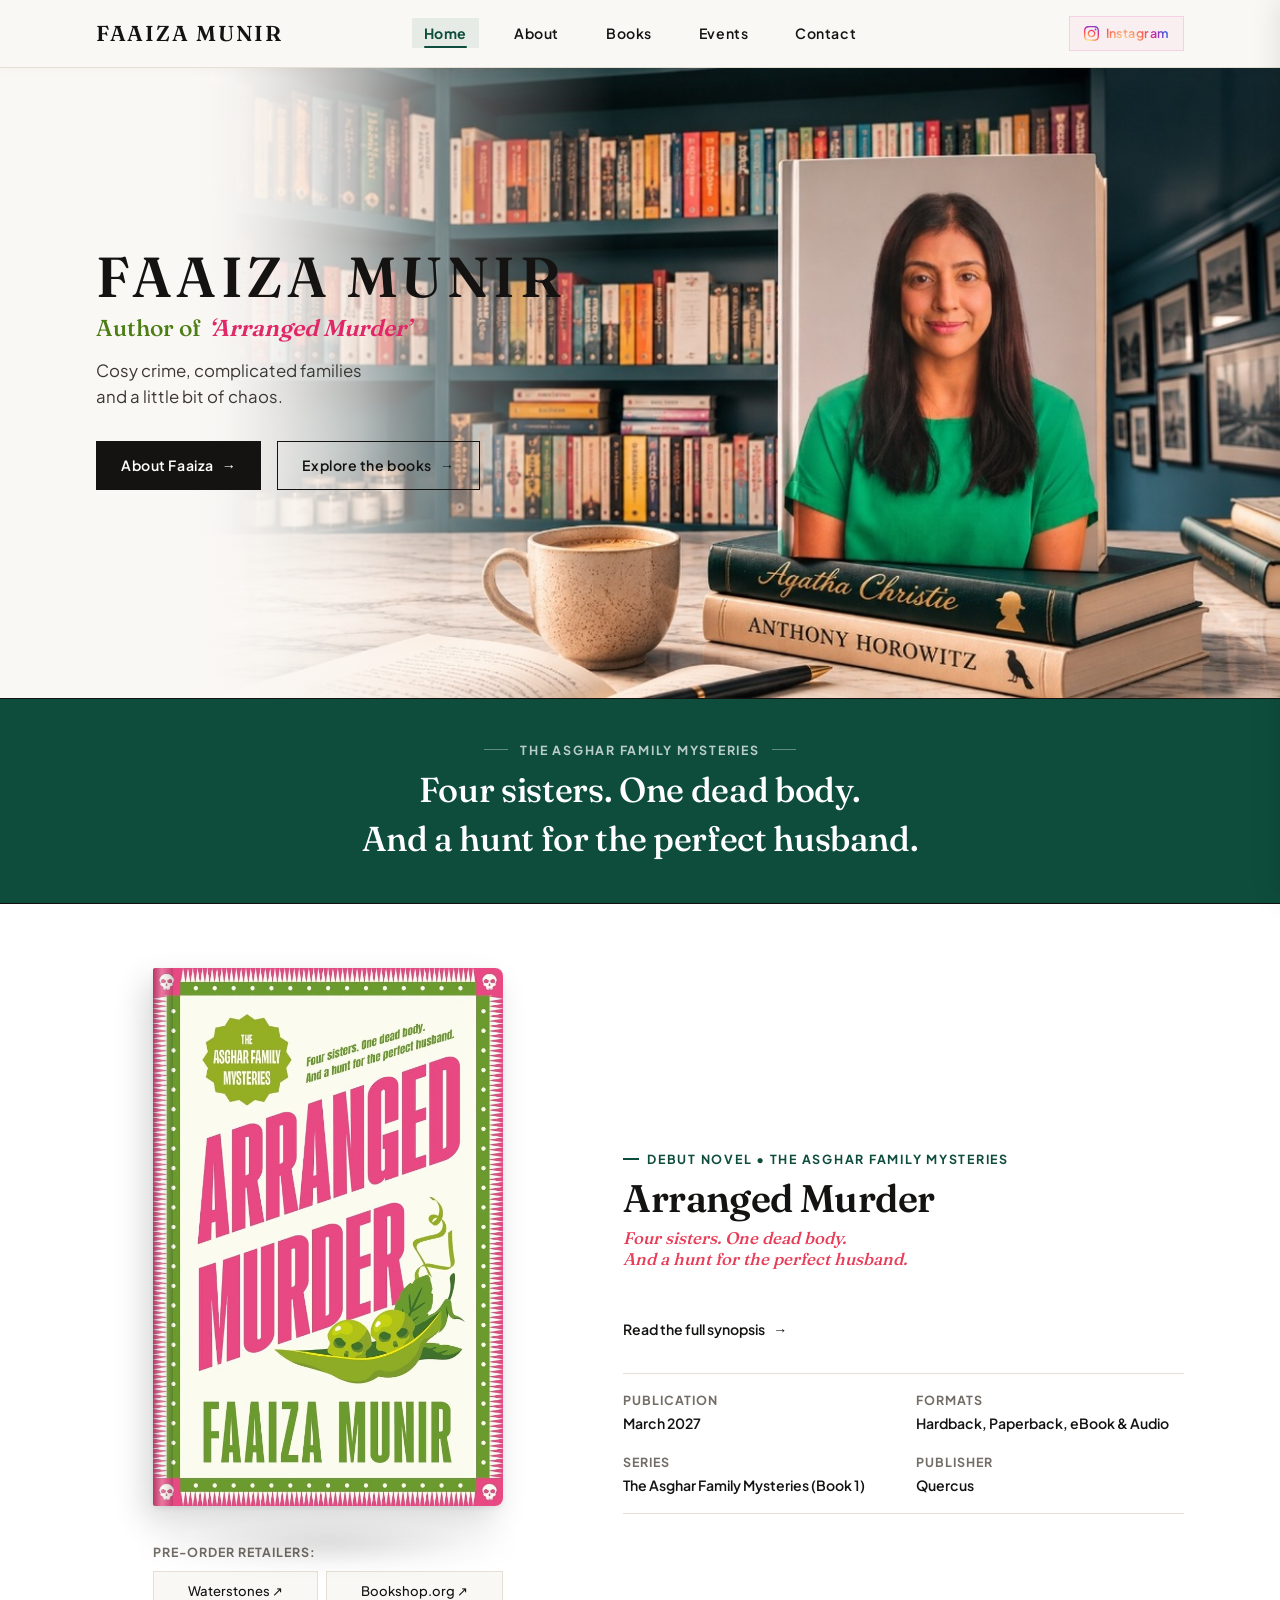
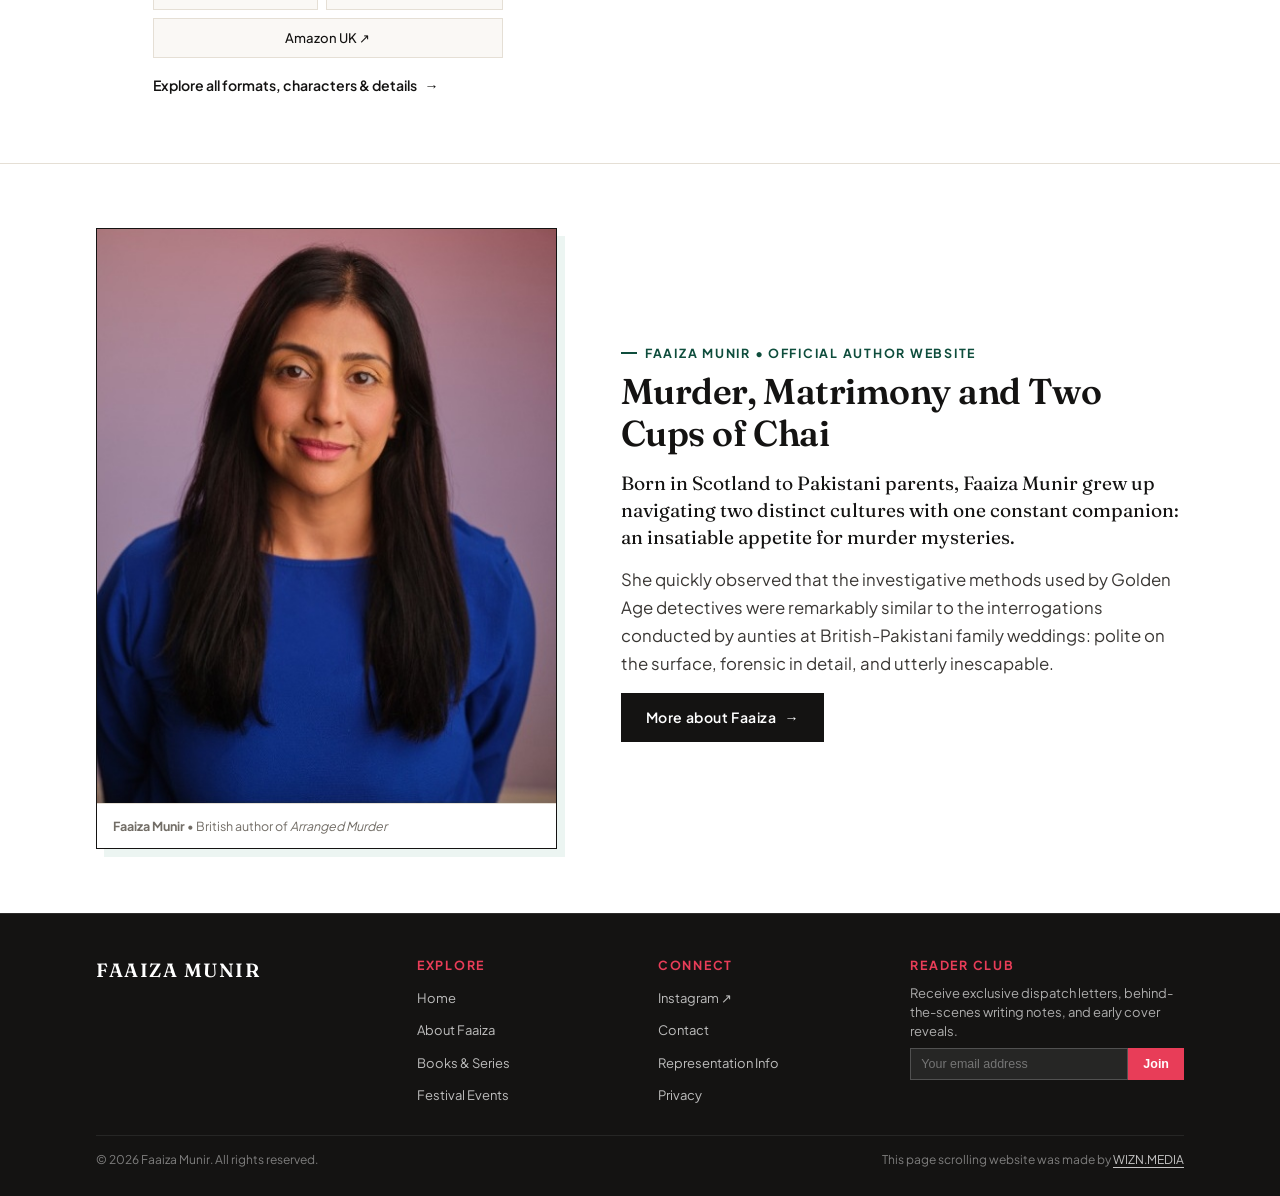
==== commit 3b9170b4: "Apply Faaiza's second round of changes; remove Journal - Home: pull quote removed, button "More abou" ====
--- a/index.html
+++ b/index.html
@@ -70,7 +70,7 @@
   <link rel="stylesheet" href="css/base.css">
   <link rel="stylesheet" href="css/navigation.css?v=27">
   <link rel="stylesheet" href="css/home.css?v=35">
-  <link rel="stylesheet" href="css/editorial-pages.css?v=37">
+  <link rel="stylesheet" href="css/editorial-pages.css?v=38">
 </head>
 
 <body>
@@ -96,7 +96,6 @@
           <li><a href="about.html" class="nav-link">About</a></li>
           <li><a href="books.html" class="nav-link">Books</a></li>
           <li><a href="events.html" class="nav-link">Events</a></li>
-          <li><a href="journal.html" class="nav-link">Journal</a></li>
           <li><a href="contact.html" class="nav-link">Contact</a></li>
         </ul>
       </nav>
@@ -147,7 +146,6 @@
         <li><a href="about.html" class="mobile-nav-link">About <span>→</span></a></li>
         <li><a href="books.html" class="mobile-nav-link">Books <span>→</span></a></li>
         <li><a href="events.html" class="mobile-nav-link">Events <span>→</span></a></li>
-        <li><a href="journal.html" class="mobile-nav-link">Journal <span>→</span></a></li>
         <li><a href="contact.html" class="mobile-nav-link">Contact <span>→</span></a></li>
       </ul>
     </nav>
@@ -324,13 +322,9 @@
               to the interrogations conducted by aunties at British-Pakistani family weddings: polite on the surface,
               forensic in detail, and utterly inescapable.
             </p>
-            <div class="editorial-pullquote">
-              <p>“In my family, nobody solves a problem quietly. We solve it over two cups of chai, three conflicting
-                theories, and someone inevitably pointing out that the prime suspect was poorly dressed anyway.”</p>
-            </div>
             <div>
               <a href="about.html" class="btn-editorial-solid">
-                <span>Read Faaiza's Full Story</span>
+                <span>More about Faaiza</span>
                 <span aria-hidden="true">→</span>
               </a>
             </div>
@@ -340,60 +334,6 @@
       </div>
     </section>
 
-    <!-- -------------------------------------------------------
-         5. EVENTS & WRITING DESK PREVIEW
-         ------------------------------------------------------- -->
-    <section class="section-editorial section-editorial--subtle" id="preview-grid-section">
-      <div class="container">
-        <div class="preview-duo-grid">
-
-          <!-- Upcoming Event Card -->
-          <div class="preview-duo-card">
-            <div class="preview-card-header">
-              <span class="page-kicker">Events & Appearances</span>
-              <a href="events.html" class="preview-card-link">All Events →</a>
-            </div>
-            <div class="event-preview-item">
-              <div class="event-details">
-                <h3 class="event-title" style="font-size: 1.25rem;">New dates coming soon</h3>
-                <p class="event-desc">Festival panels, bookshop events and podcasts will be announced here ahead of publication.</p>
-              </div>
-            </div>
-            <div style="margin-top: var(--space-lg);">
-              <a href="events.html" class="btn-event-action">Enquire About an Appearance →</a>
-            </div>
-          </div>
-
-          <!-- Latest Journal Dispatch -->
-          <div class="preview-duo-card">
-            <div class="preview-card-header">
-              <span class="page-kicker">From the Writing Desk</span>
-              <a href="journal.html" class="preview-card-link">The Journal →</a>
-            </div>
-            <div class="journal-preview-item">
-              <div class="journal-tag-row">
-                <span class="journal-category-tag">Feature Essay</span>
-                <span class="journal-read-time">5 min read</span>
-              </div>
-              <h3 class="journal-card-title" style="font-size: 1.25rem; margin-top: 6px;">
-                On Sisters, Samosas, and Solving Murders: How My Family Inspired Arranged Murder
-              </h3>
-              <p class="journal-card-excerpt">
-                Why the darkest mysteries are often best untangled over buttered toast, neurotic family WhatsApp groups,
-                and someone pointing out the prime suspect had terrible manners.
-              </p>
-            </div>
-            <div style="margin-top: var(--space-lg);">
-              <a href="journal.html" class="link-editorial-arrow">
-                <span>Read Dispatch</span>
-                <span aria-hidden="true">→</span>
-              </a>
-            </div>
-          </div>
-
-        </div>
-      </div>
-    </section>
 
   </main>
 
@@ -413,7 +353,6 @@
             <li><a href="about.html">About Faaiza</a></li>
             <li><a href="books.html">Books & Series</a></li>
             <li><a href="events.html">Festival Events</a></li>
-            <li><a href="journal.html">The Writing Desk</a></li>
           </ul>
         </div>
 
--- a/css/editorial-pages.css
+++ b/css/editorial-pages.css
@@ -1123,3 +1123,16 @@
 .legal-prose li { margin-bottom: 0.4rem; }
 .legal-prose a { color: var(--color-accent-main); text-decoration: underline; text-underline-offset: 3px; }
 .legal-prose a:hover { color: var(--color-accent-sec); }
+
+/* =========================================================
+   PRAISE FOR ARRANGED MURDER (Books page)
+   ========================================================= */
+.praise-header { text-align: center; max-width: 680px; margin: 0 auto var(--space-xl); }
+.praise-title { font-family: var(--font-serif); font-weight: 500; font-size: clamp(1.8rem, 3vw, 2.2rem); color: var(--text-primary); margin: 0; }
+.praise-grid { display: grid; grid-template-columns: repeat(3, 1fr); gap: var(--space-lg); }
+.praise-card { margin: 0; padding: var(--space-lg); background: var(--bg-primary); border: 1px solid var(--border-rule); border-top: 3px solid var(--color-accent-sec); display: flex; flex-direction: column; justify-content: space-between; gap: var(--space-md); }
+.praise-card blockquote { margin: 0; font-family: var(--font-serif); font-size: 1.1rem; line-height: 1.5; color: var(--text-primary); }
+.praise-card figcaption { font-size: var(--text-xs); font-weight: 700; text-transform: uppercase; letter-spacing: 0.08em; color: var(--color-accent-main); }
+.praise-card figcaption::before { content: "— "; }
+@media (max-width: 900px) { .praise-grid { grid-template-columns: repeat(2, 1fr); } }
+@media (max-width: 600px) { .praise-grid { grid-template-columns: 1fr; } }
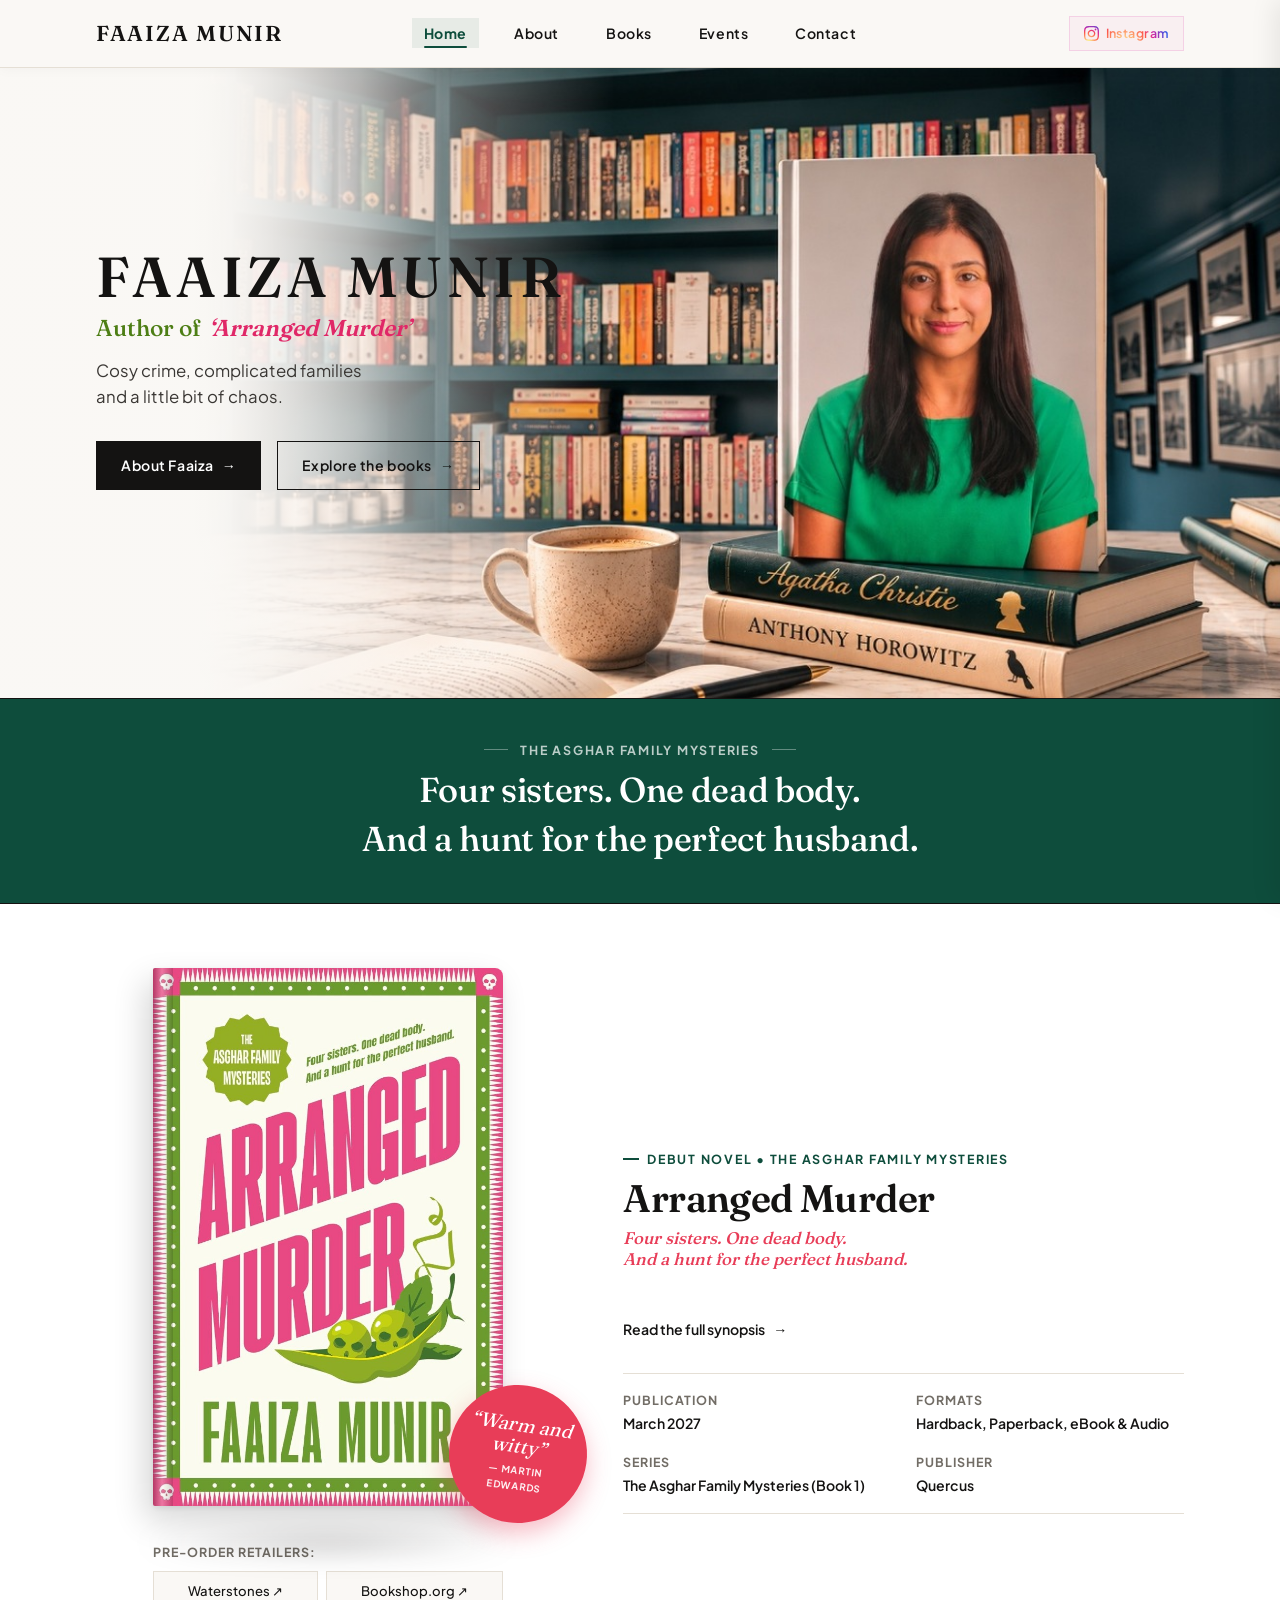
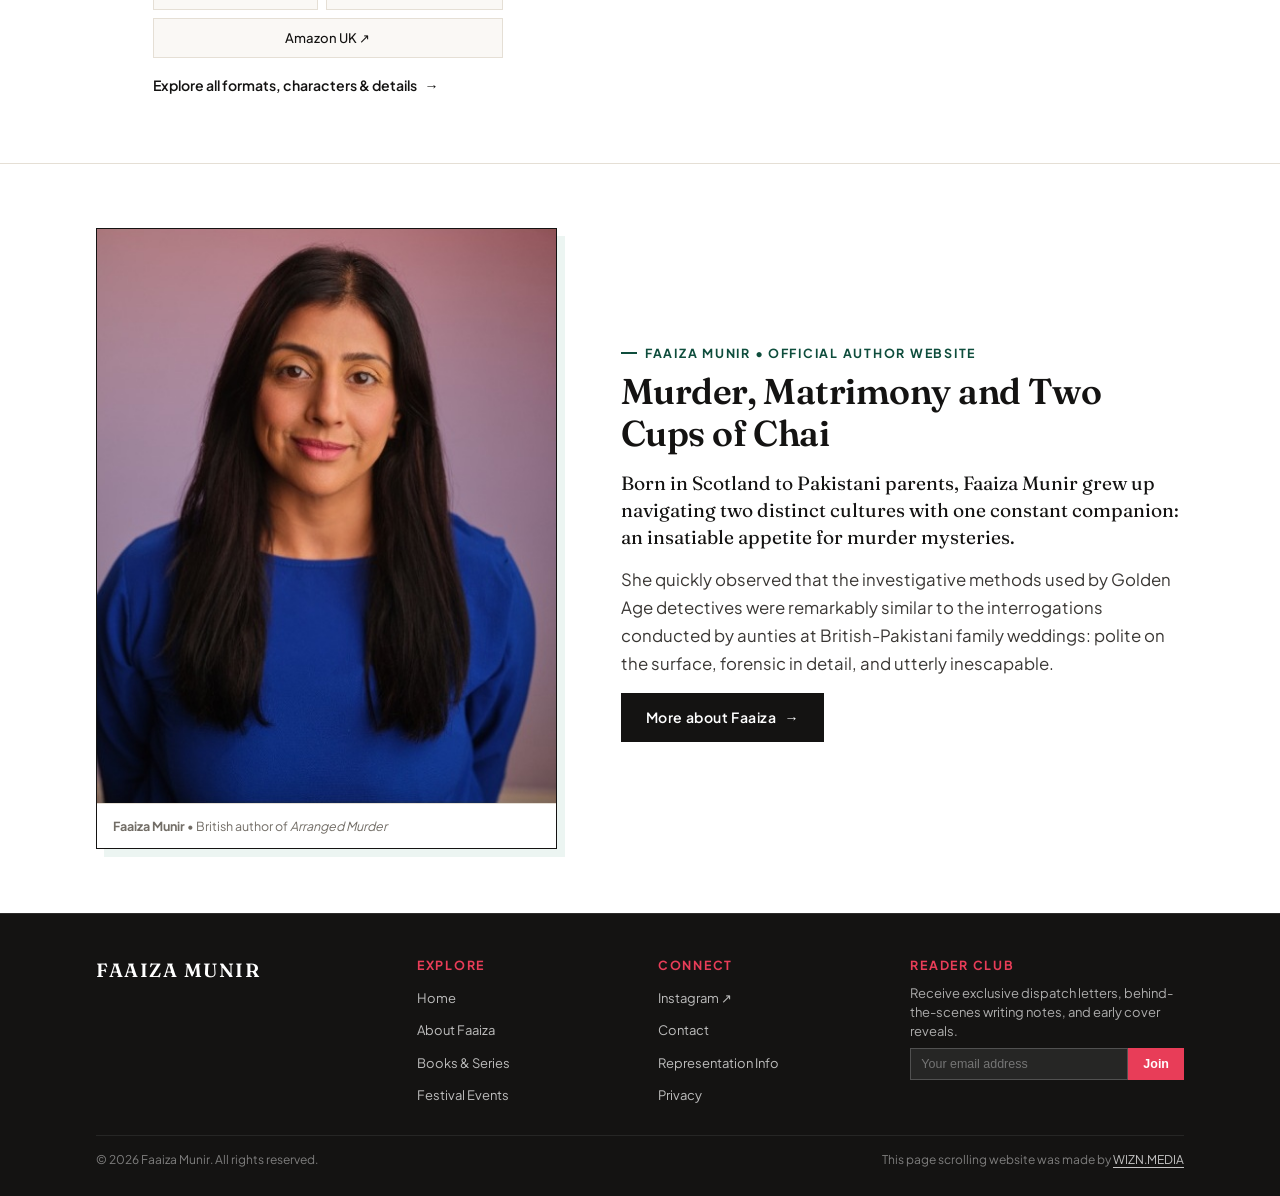
==== commit 2295aee3: "Home: "Warm and witty" review sticker on the book cover Co-Authored-By: Claude Opus 5.5 <noreply@ant" ====
--- a/index.html
+++ b/index.html
@@ -69,7 +69,7 @@
   <link rel="stylesheet" href="css/tokens.css">
   <link rel="stylesheet" href="css/base.css">
   <link rel="stylesheet" href="css/navigation.css?v=27">
-  <link rel="stylesheet" href="css/home.css?v=35">
+  <link rel="stylesheet" href="css/home.css?v=38">
   <link rel="stylesheet" href="css/editorial-pages.css?v=38">
 </head>
 
@@ -231,6 +231,10 @@
                 <div class="book-glare" id="bookGlare" aria-hidden="true"></div>
               </div>
               <div class="book-ambient-shadow" id="bookShadow" aria-hidden="true"></div>
+              <figure class="cover-quote cover-quote--sticker">
+                <blockquote>“Warm and witty”</blockquote>
+                <figcaption>Martin Edwards</figcaption>
+              </figure>
             </div>
 
             <!-- Pre-Order Retailers Under Book -->
--- a/css/home.css
+++ b/css/home.css
@@ -718,3 +718,24 @@
 .book-info-column { justify-content: center; }
 .book-info-column .book-metadata-strip { margin-top: var(--space-xl); }
 .book-info-column .book-synopsis-link { margin-top: var(--space-md); align-self: flex-start; }
+
+/* Press quotes floating around the cover on Home (like a book jacket) */
+.cover-quote { position: absolute; z-index: 3; margin: 0; pointer-events: none; }
+.cover-quote blockquote { margin: 0; font-family: var(--font-serif); }
+.cover-quote figcaption { font-family: var(--font-sans); font-size: 0.68rem; font-weight: 700; text-transform: uppercase; letter-spacing: 0.08em; }
+.cover-quote figcaption::before { content: "— "; }
+.cover-quote--card { top: -3%; left: -12%; width: 200px; padding: 14px 16px; background: var(--bg-surface); border-top: 3px solid var(--color-accent-sec); box-shadow: 0 10px 28px rgba(0,0,0,0.14); transform: rotate(-4deg); }
+.cover-quote--card blockquote { font-size: 0.98rem; line-height: 1.4; color: var(--text-secondary); }
+.cover-quote--card blockquote strong { font-weight: 600; color: var(--text-primary); }
+.cover-quote--card figcaption { margin-top: 8px; color: var(--color-accent-main); }
+.cover-quote--sticker { bottom: 2%; right: -6%; width: 138px; height: 138px; border-radius: 50%; background: var(--color-accent-sec); color: #fff; display: flex; flex-direction: column; align-items: center; justify-content: center; text-align: center; padding: 14px; box-shadow: 0 10px 24px rgba(232,61,88,0.35); transform: rotate(8deg); }
+.cover-quote--sticker blockquote { font-size: 1.2rem; font-style: italic; line-height: 1.15; color: #fff; }
+.cover-quote--sticker figcaption { margin-top: 6px; color: rgba(255,255,255,0.92); font-size: 0.6rem; }
+@media (max-width: 1100px) { .cover-quote--card { left: -6%; width: 175px; } .cover-quote--card blockquote { font-size: 0.9rem; } }
+@media (max-width: 540px) {
+  .cover-quote--card { top: -5%; left: -2%; width: 140px; padding: 9px 11px; }
+  .cover-quote--card blockquote { font-size: 0.78rem; }
+  .cover-quote--sticker { width: 96px; height: 96px; right: -1%; bottom: 3%; padding: 10px; }
+  .cover-quote--sticker blockquote { font-size: 0.95rem; }
+  .cover-quote--sticker figcaption { font-size: 0.5rem; }
+}
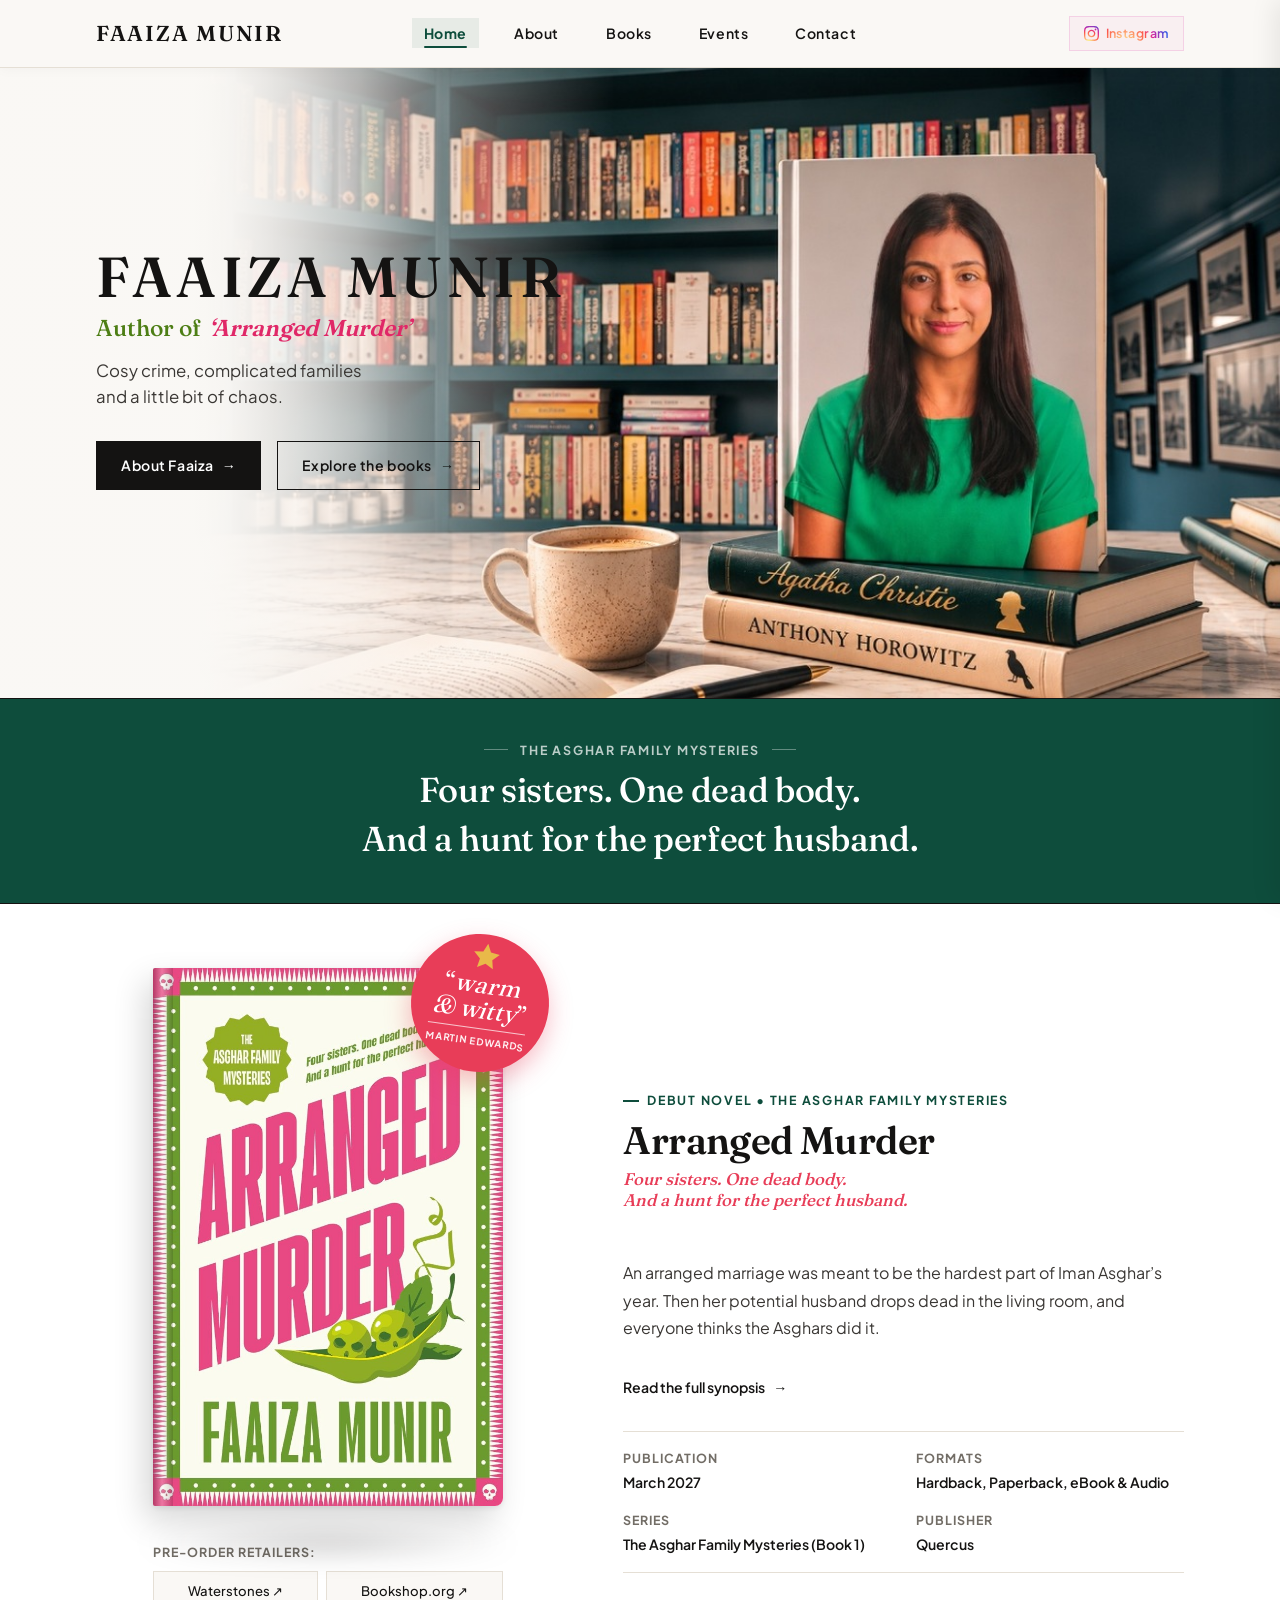
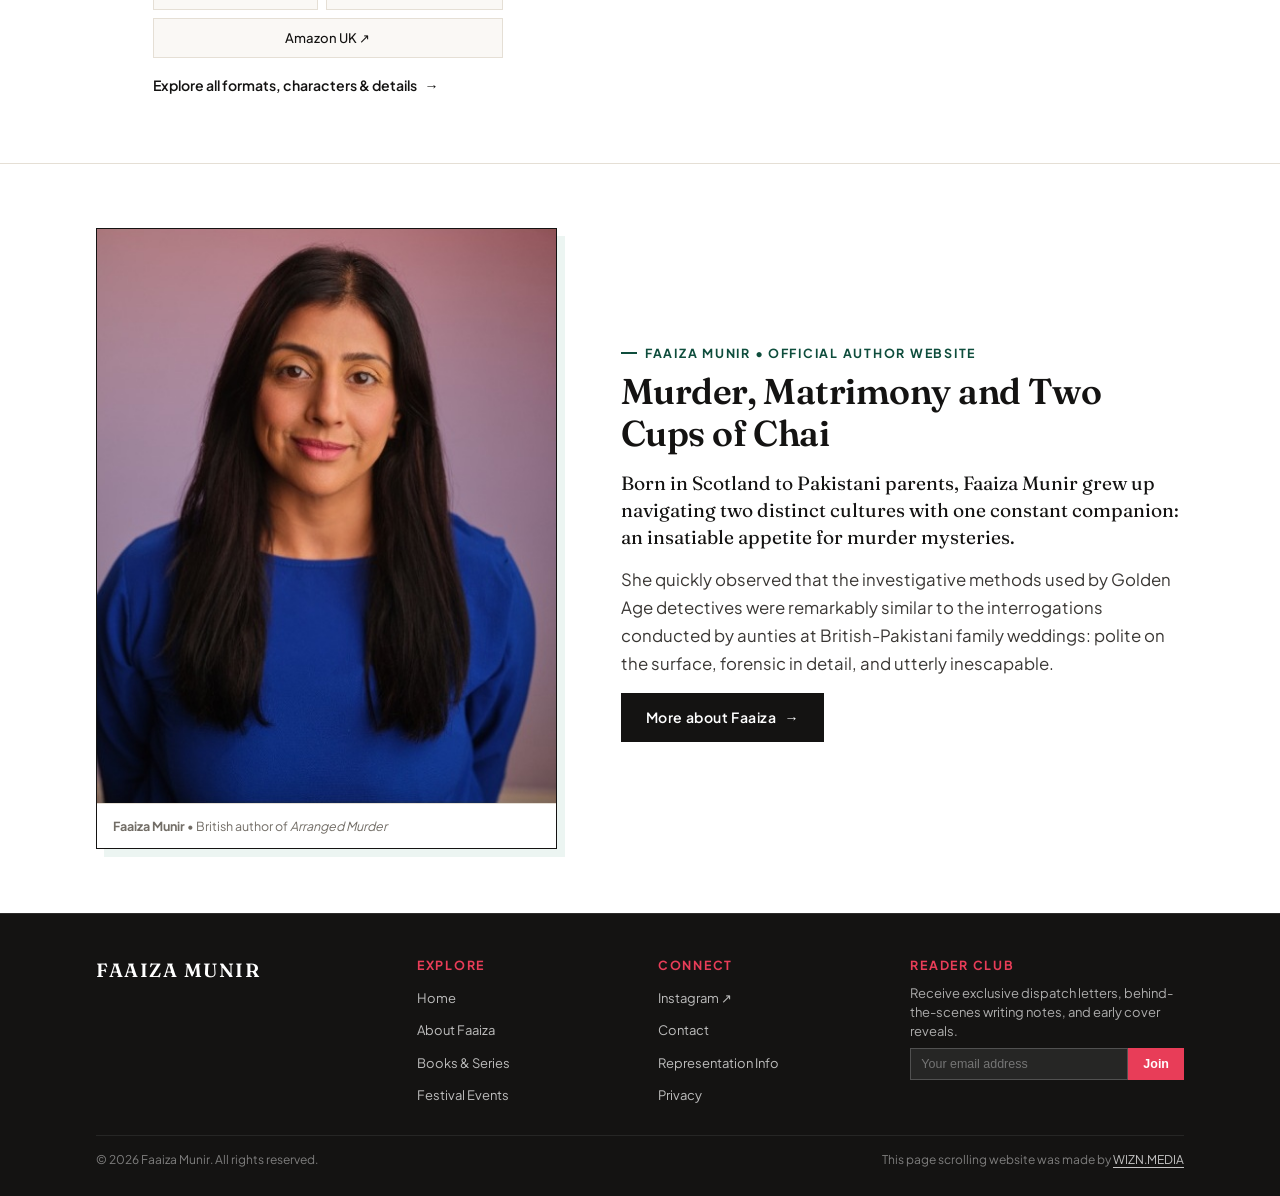
==== commit 1c802f62: "Home teaser and review sticker polish; contact privacy note; asset clean-up - Home: 2-sentence tease" ====
--- a/index.html
+++ b/index.html
@@ -69,8 +69,8 @@
   <link rel="stylesheet" href="css/tokens.css">
   <link rel="stylesheet" href="css/base.css">
   <link rel="stylesheet" href="css/navigation.css?v=27">
-  <link rel="stylesheet" href="css/home.css?v=38">
-  <link rel="stylesheet" href="css/editorial-pages.css?v=38">
+  <link rel="stylesheet" href="css/home.css?v=61">
+  <link rel="stylesheet" href="css/editorial-pages.css?v=39">
 </head>
 
 <body>
@@ -225,16 +225,19 @@
           <!-- Book Cover Presentation (3D Cursor-Tracking Stage) -->
           <div class="book-cover-column">
             <div class="book-stage-wrap" id="bookStage">
-              <div class="book-cover-plate" id="bookCoverPlate">
-                <img src="assets/arranged-murder-cover.jpg" alt="Arranged Murder novel cover by Faaiza Munir" width="666"
-                  height="1024" loading="lazy">
-                <div class="book-glare" id="bookGlare" aria-hidden="true"></div>
+              <div class="cover-anchor">
+                <div class="book-cover-plate" id="bookCoverPlate">
+                  <img src="assets/arranged-murder-cover.jpg" alt="Arranged Murder novel cover by Faaiza Munir" width="666"
+                    height="1024" loading="lazy">
+                  <div class="book-glare" id="bookGlare" aria-hidden="true"></div>
+                </div>
+                <figure class="cover-quote cover-quote--sticker">
+                  <svg class="sticker-star" viewBox="0 0 24 24" aria-hidden="true"><path d="M12 1.8l3.1 6.6 7.2.9-5.3 5 1.4 7.1L12 17.9l-6.4 3.5 1.4-7.1-5.3-5 7.2-.9z"/></svg>
+                  <blockquote><span class="sticker-q">“</span>warm &amp; witty<span class="sticker-q">”</span></blockquote>
+                  <figcaption>Martin Edwards</figcaption>
+                </figure>
               </div>
               <div class="book-ambient-shadow" id="bookShadow" aria-hidden="true"></div>
-              <figure class="cover-quote cover-quote--sticker">
-                <blockquote>“Warm and witty”</blockquote>
-                <figcaption>Martin Edwards</figcaption>
-              </figure>
             </div>
 
             <!-- Pre-Order Retailers Under Book -->
@@ -264,6 +267,10 @@
             <p class="book-feature-tagline">
               <span>Four sisters. One dead body.</span><br>
               <span>And a hunt for the perfect husband.</span>
+            </p>
+            <p class="book-feature-synopsis home-teaser">
+              An arranged marriage was meant to be the hardest part of Iman Asghar’s year. Then her potential husband
+              drops dead in the living room, and everyone thinks the Asghars did it.
             </p>
             <a href="books.html" class="link-editorial-arrow book-synopsis-link">
               <span>Read the full synopsis</span>
--- a/css/home.css
+++ b/css/home.css
@@ -728,14 +728,58 @@
 .cover-quote--card blockquote { font-size: 0.98rem; line-height: 1.4; color: var(--text-secondary); }
 .cover-quote--card blockquote strong { font-weight: 600; color: var(--text-primary); }
 .cover-quote--card figcaption { margin-top: 8px; color: var(--color-accent-main); }
-.cover-quote--sticker { bottom: 2%; right: -6%; width: 138px; height: 138px; border-radius: 50%; background: var(--color-accent-sec); color: #fff; display: flex; flex-direction: column; align-items: center; justify-content: center; text-align: center; padding: 14px; box-shadow: 0 10px 24px rgba(232,61,88,0.35); transform: rotate(8deg); }
+.cover-quote--sticker { bottom: -22px; right: -46px; width: 138px; height: 138px; border-radius: 50%; background: var(--color-accent-sec); color: #fff; display: flex; flex-direction: column; align-items: center; justify-content: center; text-align: center; padding: 14px; box-shadow: 0 10px 24px rgba(232,61,88,0.35); transform: rotate(8deg); }
 .cover-quote--sticker blockquote { font-size: 1.2rem; font-style: italic; line-height: 1.15; color: #fff; }
 .cover-quote--sticker figcaption { margin-top: 6px; color: rgba(255,255,255,0.92); font-size: 0.6rem; }
 @media (max-width: 1100px) { .cover-quote--card { left: -6%; width: 175px; } .cover-quote--card blockquote { font-size: 0.9rem; } }
 @media (max-width: 540px) {
   .cover-quote--card { top: -5%; left: -2%; width: 140px; padding: 9px 11px; }
   .cover-quote--card blockquote { font-size: 0.78rem; }
-  .cover-quote--sticker { width: 96px; height: 96px; right: -1%; bottom: 3%; padding: 10px; }
-  .cover-quote--sticker blockquote { font-size: 0.95rem; }
-  .cover-quote--sticker figcaption { font-size: 0.5rem; }
-}
+  .cover-quote--sticker { width: 82px; height: 82px; right: -20px; bottom: -30px; padding: 8px; }
+  .cover-quote--sticker blockquote { font-size: 0.8rem; }
+  .cover-quote--sticker figcaption { font-size: 0.45rem; margin-top: 3px; }
+}
+
+.book-info-column .home-teaser { margin-top: var(--space-md); }
+/* Centre the sticker text: balanced lines, no dash, name on one line */
+.cover-quote--sticker blockquote { text-wrap: balance; width: 100%; }
+.cover-quote--sticker figcaption { white-space: nowrap; }
+.cover-quote--sticker figcaption::before { content: none; }
+.cover-quote--sticker figcaption { padding-top: 5px; border-top: 1px solid rgba(255,255,255,0.7); }
+.cover-quote--sticker .sticker-handle { display: block; margin-top: 2px; font-weight: 500; text-transform: none; letter-spacing: 0.02em; opacity: 0.85; }
+/* Sticker moved to the top-right corner of the cover */
+.cover-quote--sticker { top: -34px; bottom: auto; right: -46px; }
+@media (max-width: 540px) { .cover-quote--sticker { top: -26px; bottom: auto; right: -20px; } }
+/* Sticker sits on a still wrapper so it doesn't tilt with the book */
+.cover-anchor { position: relative; width: min(100%, 350px); }
+.cover-anchor .book-cover-plate { width: 100%; }
+@media (max-width: 900px) { .cover-anchor { max-width: 290px; } }
+.cover-anchor .cover-quote--sticker { z-index: 5; }
+/* Gold star sitting half on, half off the top of the sticker */
+.sticker-star { position: absolute; top: 0; left: 50%; width: 30px; height: 30px; transform: translate(-50%, -50%); fill: #E9B949; stroke: #C8922A; stroke-width: 0.8; filter: drop-shadow(0 2px 3px rgba(0,0,0,0.25)); }
+@media (max-width: 540px) { .sticker-star { width: 20px; height: 20px; } }
+/* Star follows the sticker's angle, centred over the quote */
+.sticker-star { left: 50%; transform: translate(-50%, -50%); }
+.sticker-star { width: 40px; height: 40px; }
+@media (max-width: 540px) { .sticker-star { width: 26px; height: 26px; } }
+.sticker-q { font-size: 1.7em; line-height: 0; vertical-align: -0.28em; font-style: normal; }
+/* Bigger quote text on the sticker */
+.sticker-q { font-size: 1em; vertical-align: baseline; line-height: inherit; }
+.cover-quote--sticker blockquote { font-size: 1.5rem; line-height: 1.05; }
+@media (max-width: 540px) { .cover-quote--sticker blockquote { font-size: 0.95rem; } }
+.cover-quote--sticker .sticker-handle { margin-top: -1px; line-height: 1; }
+/* Star sits flat inside the pink circle, near the top (no shadow) */
+.sticker-star { top: 9px; width: 22px; height: 22px; transform: translateX(-50%); filter: none; stroke: none; }
+@media (max-width: 540px) { .sticker-star { top: 5px; width: 13px; height: 13px; } }
+.cover-quote--sticker { padding-top: 22px; }
+@media (max-width: 540px) { .cover-quote--sticker { padding-top: 14px; } }
+.sticker-star { top: 7px; width: 30px; height: 30px; }
+.cover-quote--sticker { padding-top: 30px; }
+@media (max-width: 540px) { .sticker-star { top: 4px; width: 18px; height: 18px; } .cover-quote--sticker { padding-top: 18px; } }
+/* Phone sticker: a bit bigger so the name fits inside the circle */
+@media (max-width: 540px) {
+  .cover-quote--sticker { width: 104px; height: 104px; top: -30px; right: -22px; padding: 22px 8px 8px; }
+  .cover-quote--sticker blockquote { font-size: 0.95rem; line-height: 1.05; }
+  .cover-quote--sticker figcaption { font-size: 0.42rem; letter-spacing: 0.05em; margin-top: 4px; padding-top: 4px; }
+  .sticker-star { top: 5px; width: 18px; height: 18px; }
+}
--- a/css/editorial-pages.css
+++ b/css/editorial-pages.css
@@ -1136,3 +1136,7 @@
 .praise-card figcaption::before { content: "— "; }
 @media (max-width: 900px) { .praise-grid { grid-template-columns: repeat(2, 1fr); } }
 @media (max-width: 600px) { .praise-grid { grid-template-columns: 1fr; } }
+
+/* Contact form privacy note */
+.form-privacy-note { font-size: var(--text-xs); color: var(--text-muted); line-height: 1.5; margin: 0 0 var(--space-md); }
+.form-privacy-note a { color: inherit; text-decoration: underline; text-underline-offset: 2px; }
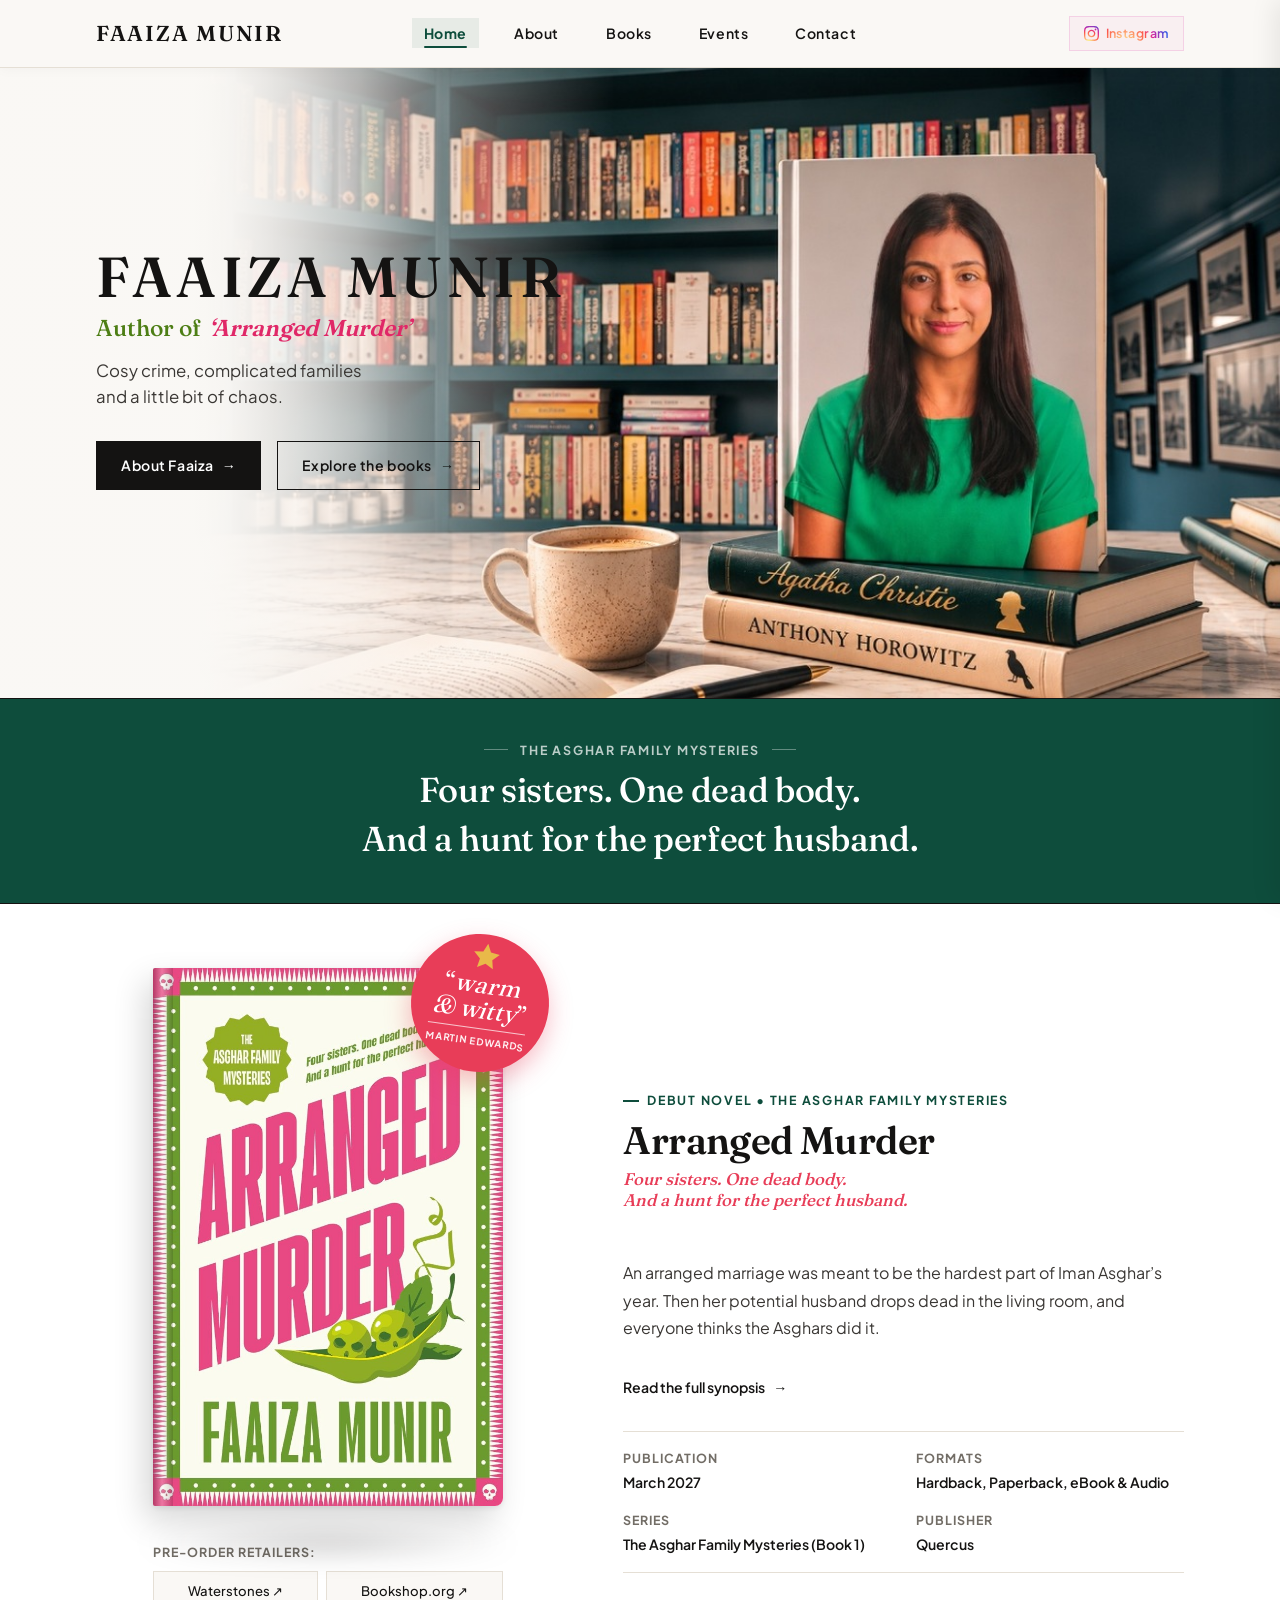
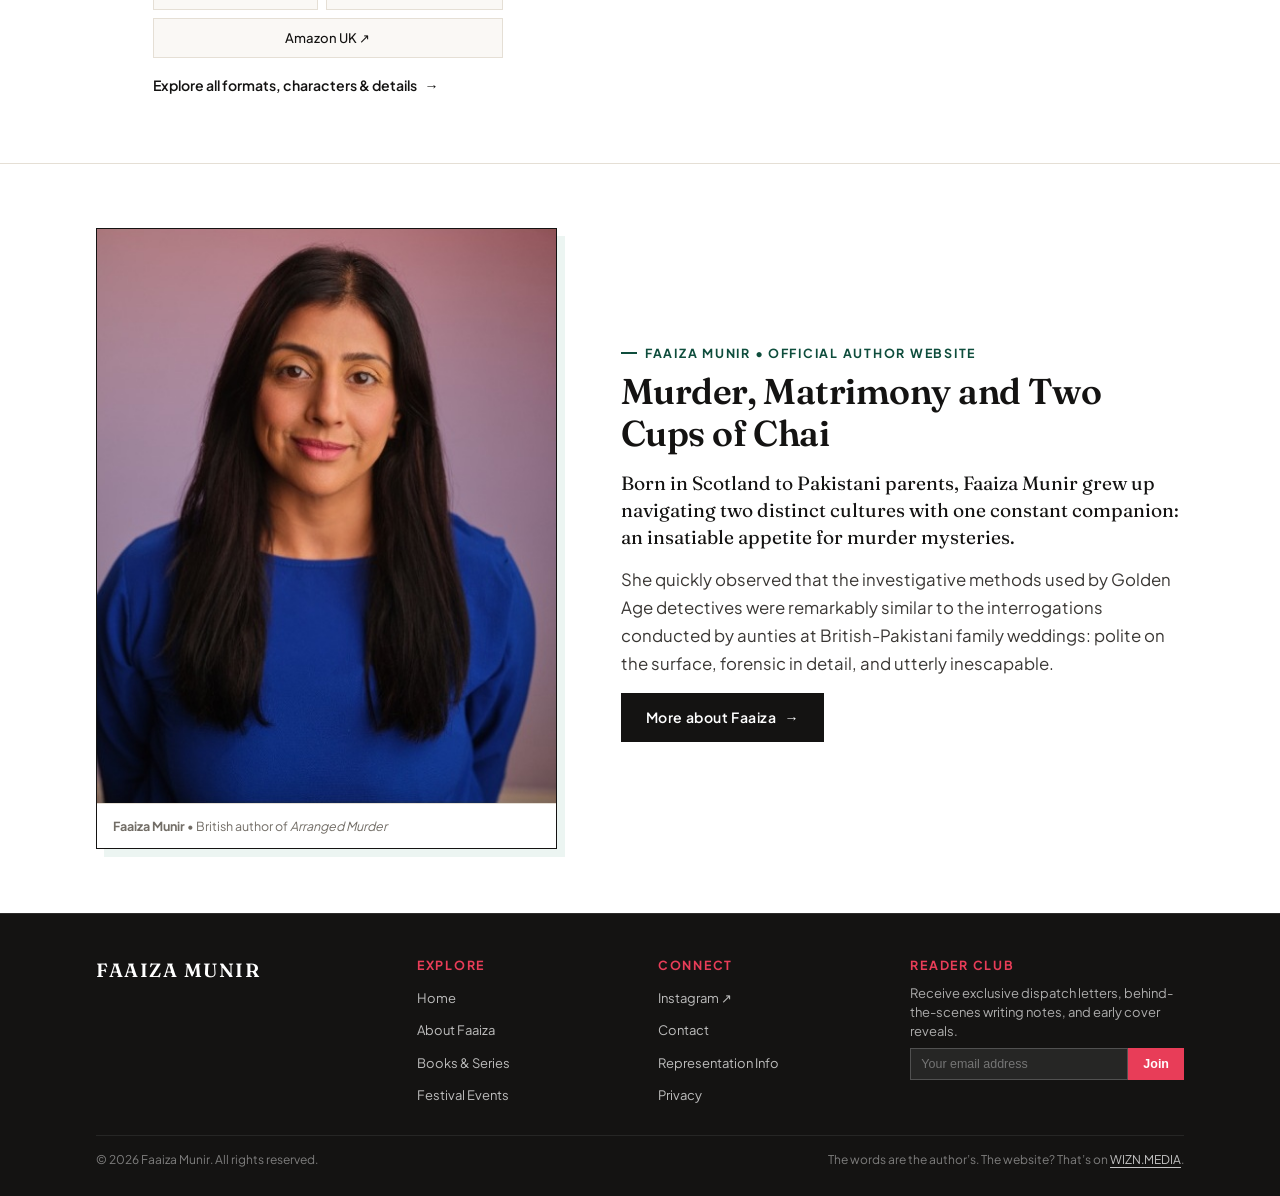
==== commit 032d75ca: "New footer credit: "The words are the author's. The website? That's on WIZN.MEDIA." Co-Authored-By: " ====
--- a/index.html
+++ b/index.html
@@ -397,8 +397,7 @@
           © <span id="currentYear">2026</span> Faaiza Munir. All rights reserved.
         </div>
         <div>
-          This page scrolling website was made by <a href="https://www.wizn.media" target="_blank"
-            rel="noopener noreferrer">WIZN.MEDIA</a>
+          The words are the author’s. The website? That’s on <a href="https://www.wizn.media" target="_blank" rel="noopener noreferrer">WIZN.MEDIA</a>.
         </div>
       </div>
     </div>
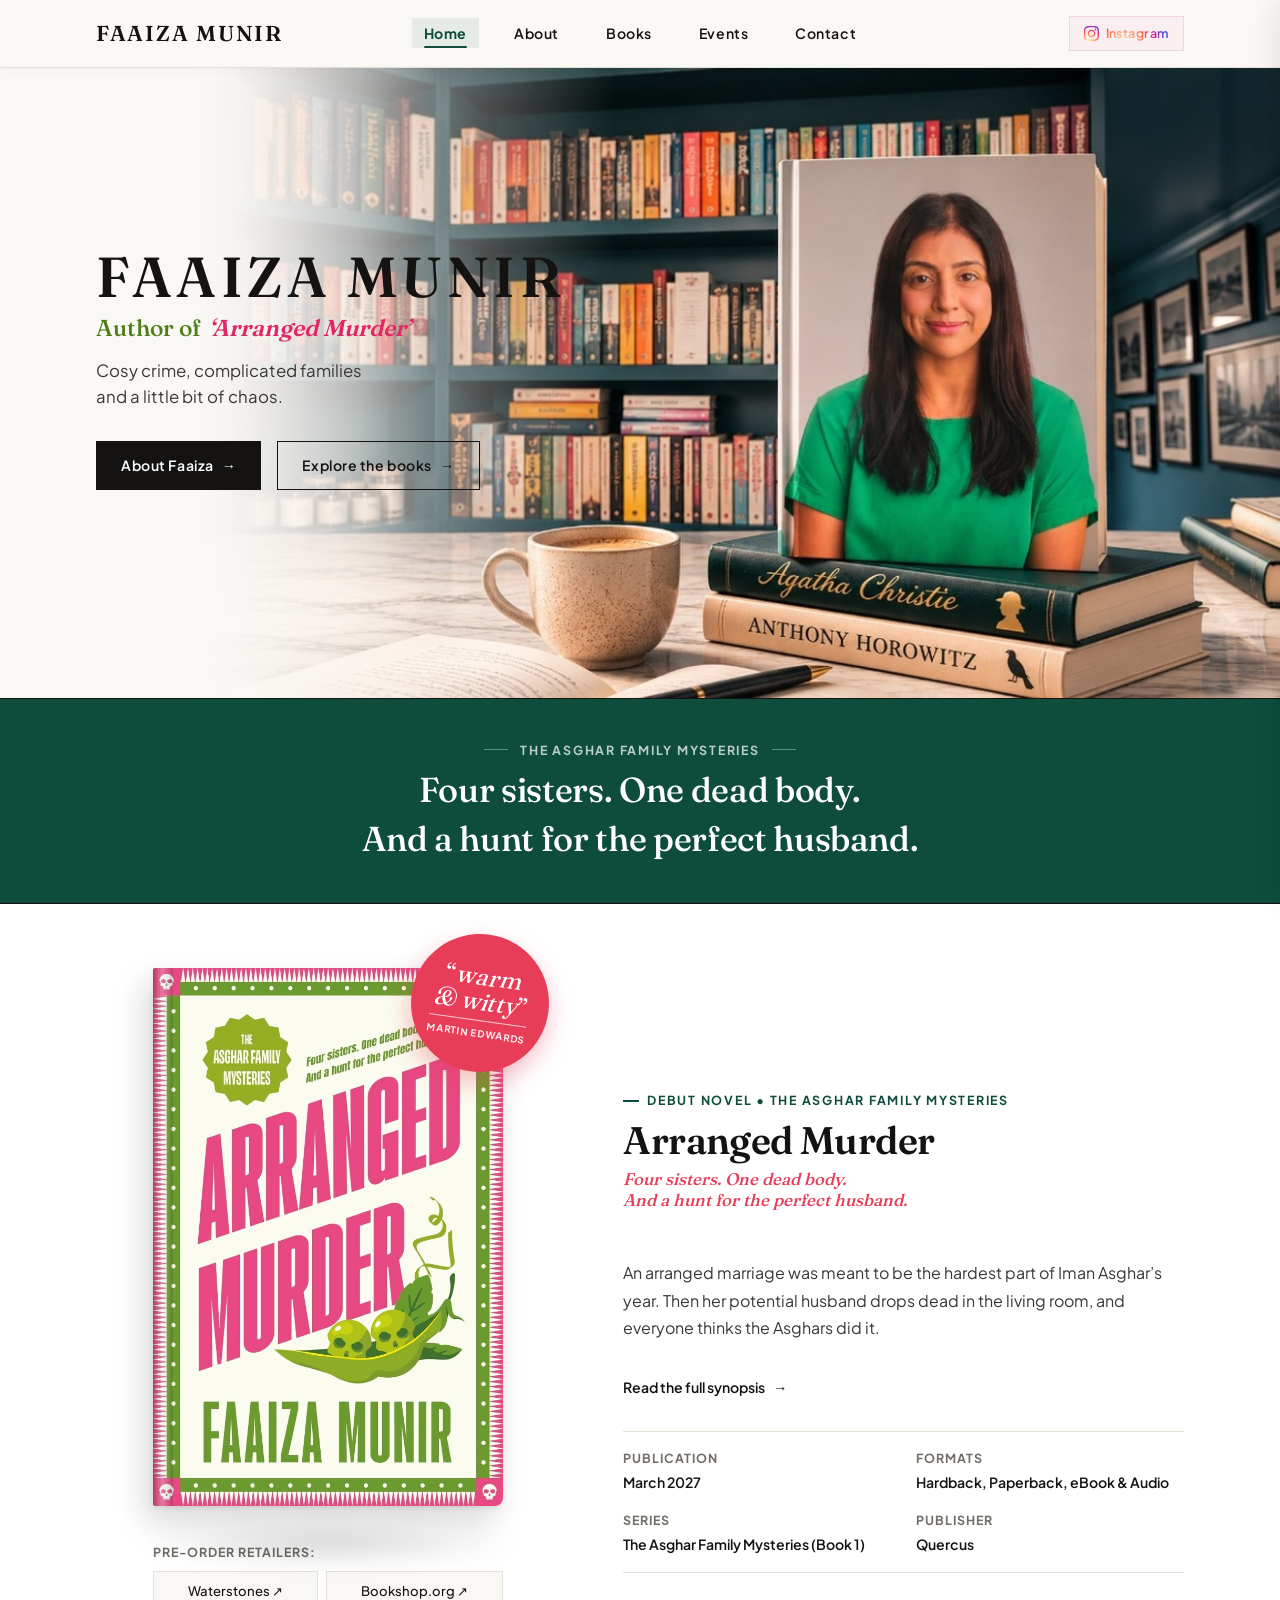
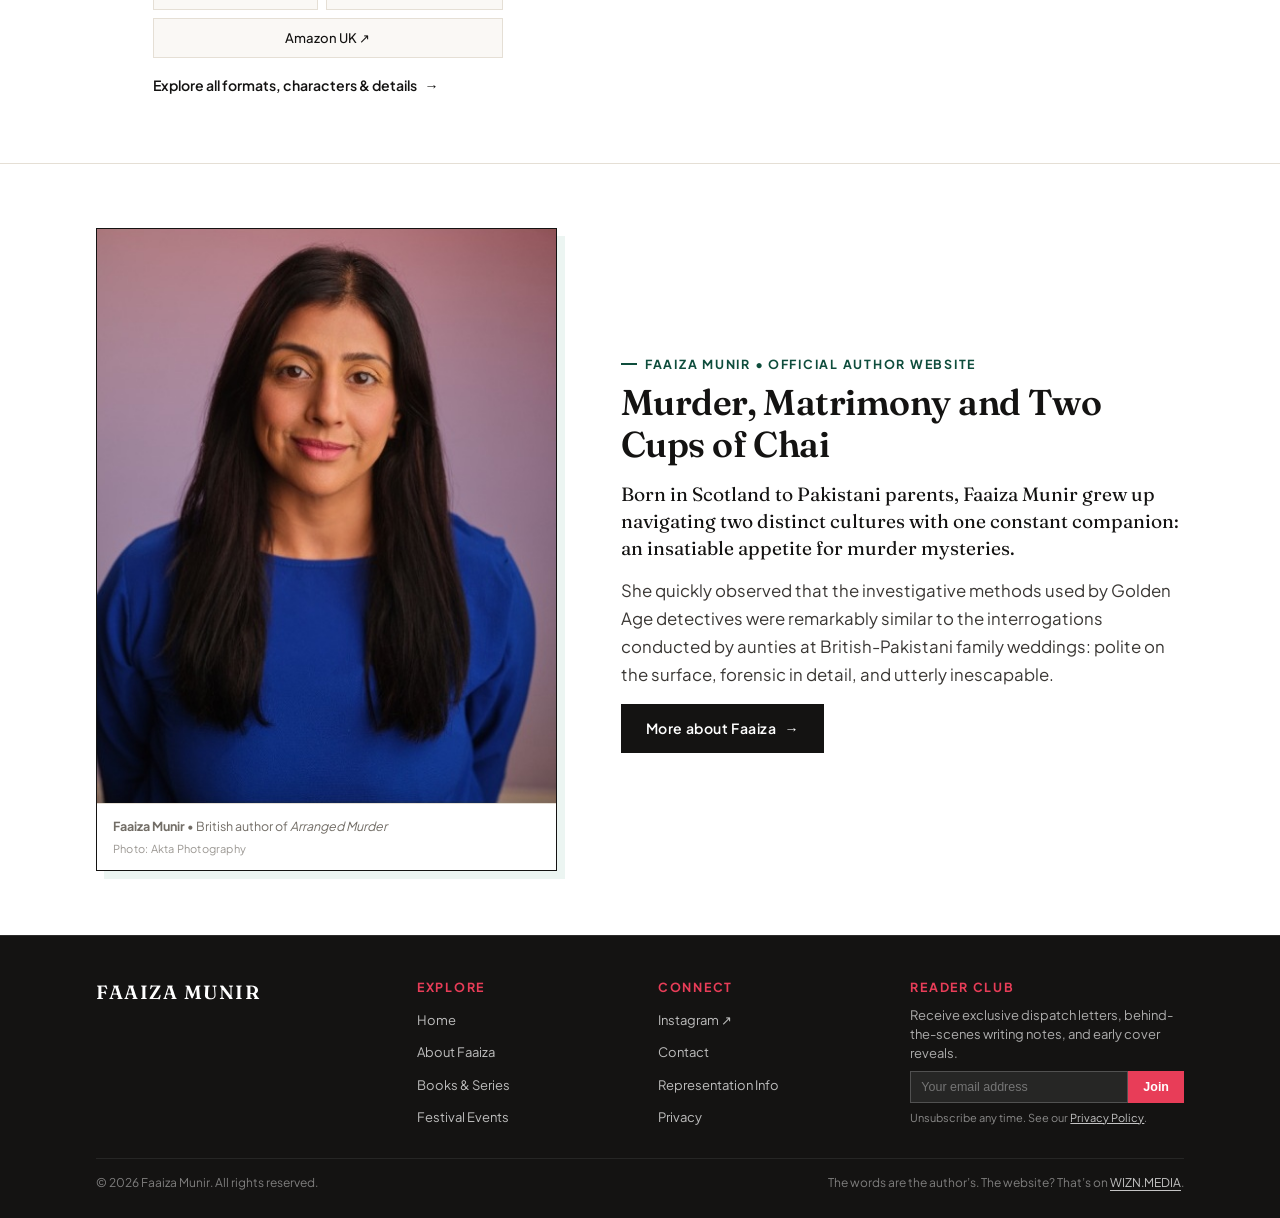
==== commit aff06cf2: "Connect Reader Club sign-up to Kit, remove sticker star, add Akta Photography headshot credit Co-Aut" ====
--- a/index.html
+++ b/index.html
@@ -69,8 +69,8 @@
   <link rel="stylesheet" href="css/tokens.css">
   <link rel="stylesheet" href="css/base.css">
   <link rel="stylesheet" href="css/navigation.css?v=27">
-  <link rel="stylesheet" href="css/home.css?v=61">
-  <link rel="stylesheet" href="css/editorial-pages.css?v=39">
+  <link rel="stylesheet" href="css/home.css?v=62">
+  <link rel="stylesheet" href="css/editorial-pages.css?v=41">
 </head>
 
 <body>
@@ -232,7 +232,6 @@
                   <div class="book-glare" id="bookGlare" aria-hidden="true"></div>
                 </div>
                 <figure class="cover-quote cover-quote--sticker">
-                  <svg class="sticker-star" viewBox="0 0 24 24" aria-hidden="true"><path d="M12 1.8l3.1 6.6 7.2.9-5.3 5 1.4 7.1L12 17.9l-6.4 3.5 1.4-7.1-5.3-5 7.2-.9z"/></svg>
                   <blockquote><span class="sticker-q">“</span>warm &amp; witty<span class="sticker-q">”</span></blockquote>
                   <figcaption>Martin Edwards</figcaption>
                 </figure>
@@ -317,6 +316,7 @@
               loading="lazy">
             <div class="about-portrait-caption">
               <strong>Faaiza Munir</strong> • British author of <em>Arranged Murder</em>
+              <span class="photo-credit">Photo: Akta Photography</span>
             </div>
           </div>
 
@@ -382,12 +382,12 @@
           <p class="footer-newsletter-text">
             Receive exclusive dispatch letters, behind-the-scenes writing notes, and early cover reveals.
           </p>
-          <form class="footer-newsletter-form"
-            onsubmit="event.preventDefault(); alert('Thank you for subscribing to Faaiza\'s Reader Club!');">
-            <input type="email" placeholder="Your email address" required class="footer-newsletter-input"
+          <form class="footer-newsletter-form" action="https://app.kit.com/forms/10227477/subscriptions" method="post">
+            <input type="email" placeholder="Your email address" name="email_address" autocomplete="email" required class="footer-newsletter-input"
               aria-label="Email address for reader club">
             <button type="submit" class="footer-newsletter-btn">Join</button>
           </form>
+          <p class="footer-newsletter-consent">Unsubscribe any time. See our <a href="privacy.html">Privacy Policy</a>.</p>
         </div>
 
       </div>
--- a/css/home.css
+++ b/css/home.css
@@ -783,3 +783,6 @@
   .cover-quote--sticker figcaption { font-size: 0.42rem; letter-spacing: 0.05em; margin-top: 4px; padding-top: 4px; }
   .sticker-star { top: 5px; width: 18px; height: 18px; }
 }
+/* Gold star removed: text back to the centre of the circle */
+.cover-quote--sticker { padding: 14px; }
+@media (max-width: 540px) { .cover-quote--sticker { padding: 8px; } }
--- a/css/editorial-pages.css
+++ b/css/editorial-pages.css
@@ -867,6 +867,18 @@
 .footer-newsletter-btn:hover {
   background-color: var(--color-accent-sec-hover);
 }
+
+.footer-newsletter-consent {
+  font-size: 0.6875rem;
+  color: rgba(255, 255, 255, 0.5);
+  margin-top: 6px;
+}
+
+.footer-newsletter-consent a {
+  color: rgba(255, 255, 255, 0.75);
+  text-decoration: underline;
+}
+
 
 .footer-bottom-bar {
   display: flex;
@@ -1140,3 +1152,6 @@
 /* Contact form privacy note */
 .form-privacy-note { font-size: var(--text-xs); color: var(--text-muted); line-height: 1.5; margin: 0 0 var(--space-md); }
 .form-privacy-note a { color: inherit; text-decoration: underline; text-underline-offset: 2px; }
+
+/* Headshot credit under portrait captions */
+.photo-credit { display: block; margin-top: 4px; font-size: 0.6875rem; font-style: normal; font-weight: 400; opacity: 0.7; letter-spacing: 0.02em; }
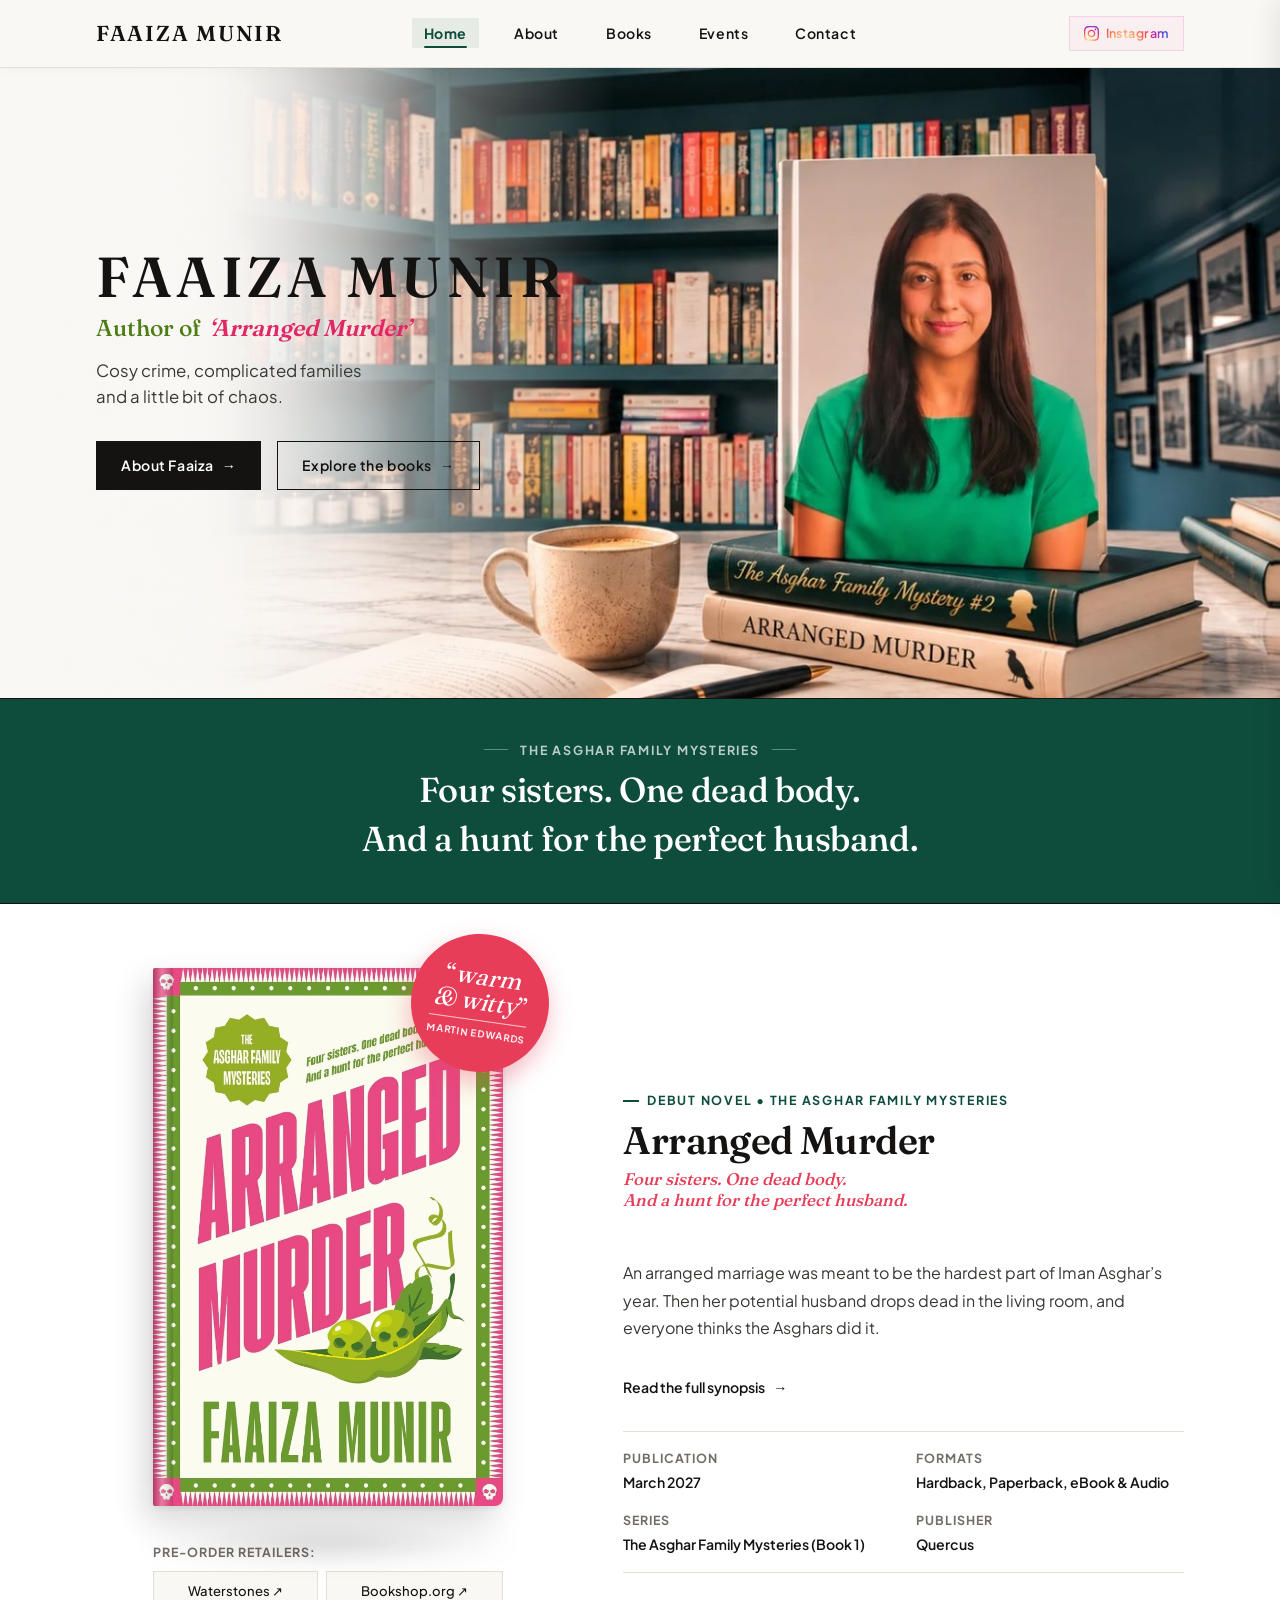
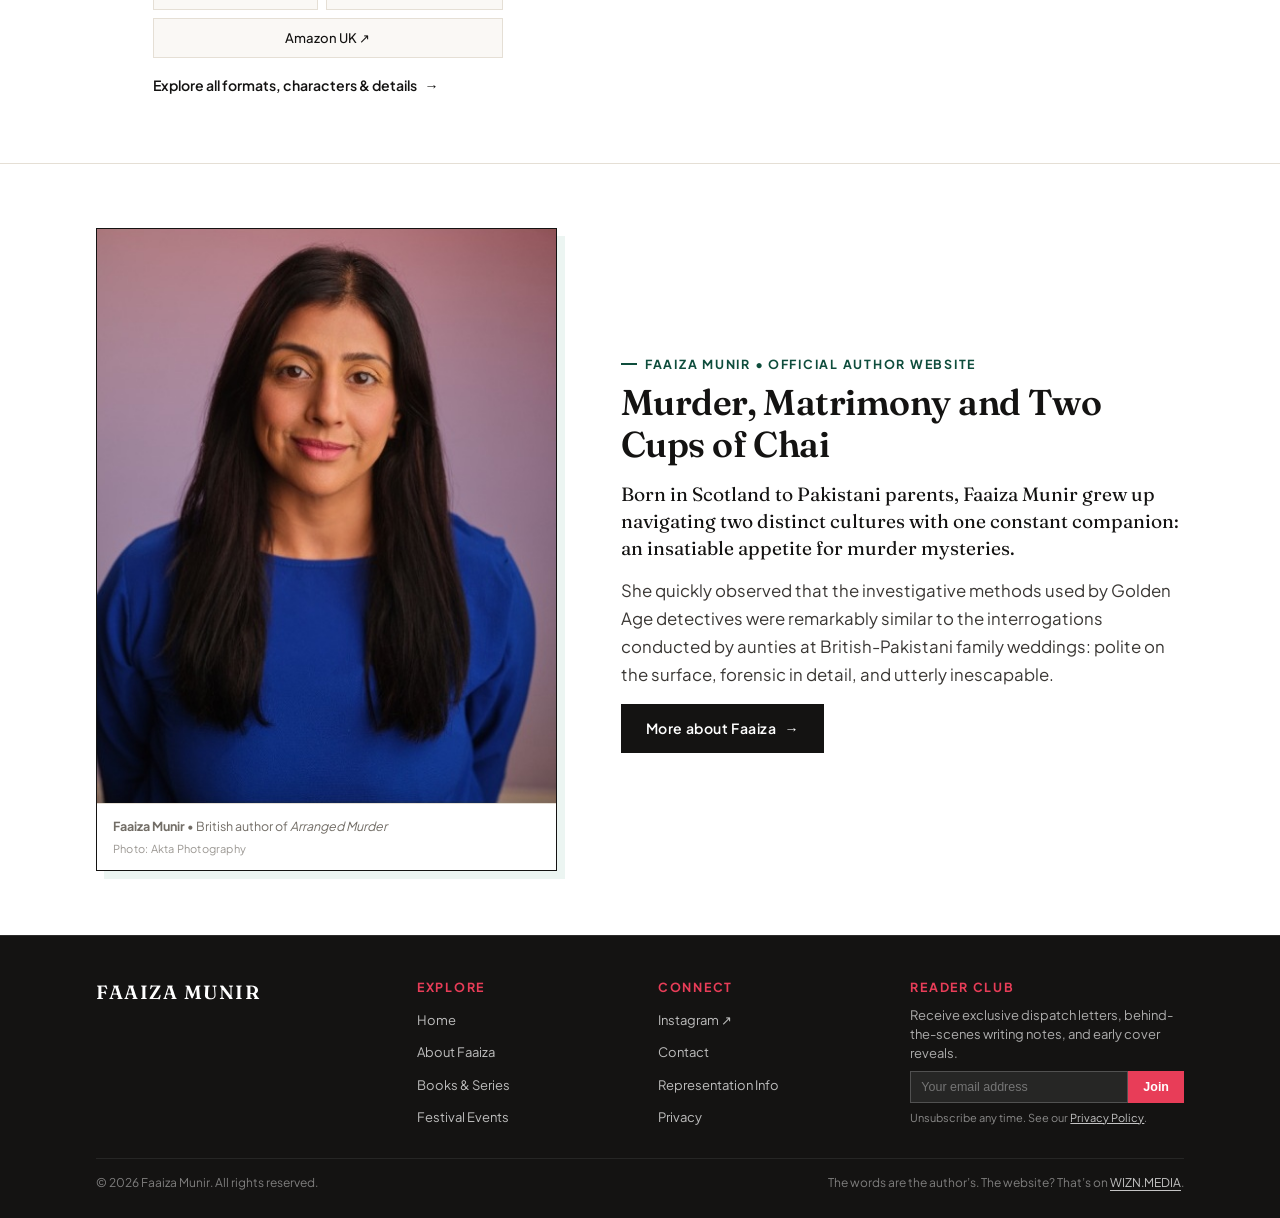
==== commit 4a2577d9: "New home hero image Co-Authored-By: Claude Opus 5.5 <noreply@anthropic.com>" ====
--- a/index.html
+++ b/index.html
@@ -168,7 +168,7 @@
     <section class="hero-editorial" id="hero">
       <!-- Full-bleed background media spanning all the way right, top, and down to the green banner -->
       <div class="hero-backdrop-spread" aria-hidden="true">
-        <img src="assets/faaiza-hero-study.jpg?v=5" alt="Author portrait of Faaiza Munir in her study with book stack and library shelves"
+        <img src="assets/faaiza-hero-study.jpg?v=6" alt="Author portrait of Faaiza Munir in her study with book stack and library shelves"
           class="hero-backdrop-img" width="1920" height="650" loading="eager">
       </div>
 
